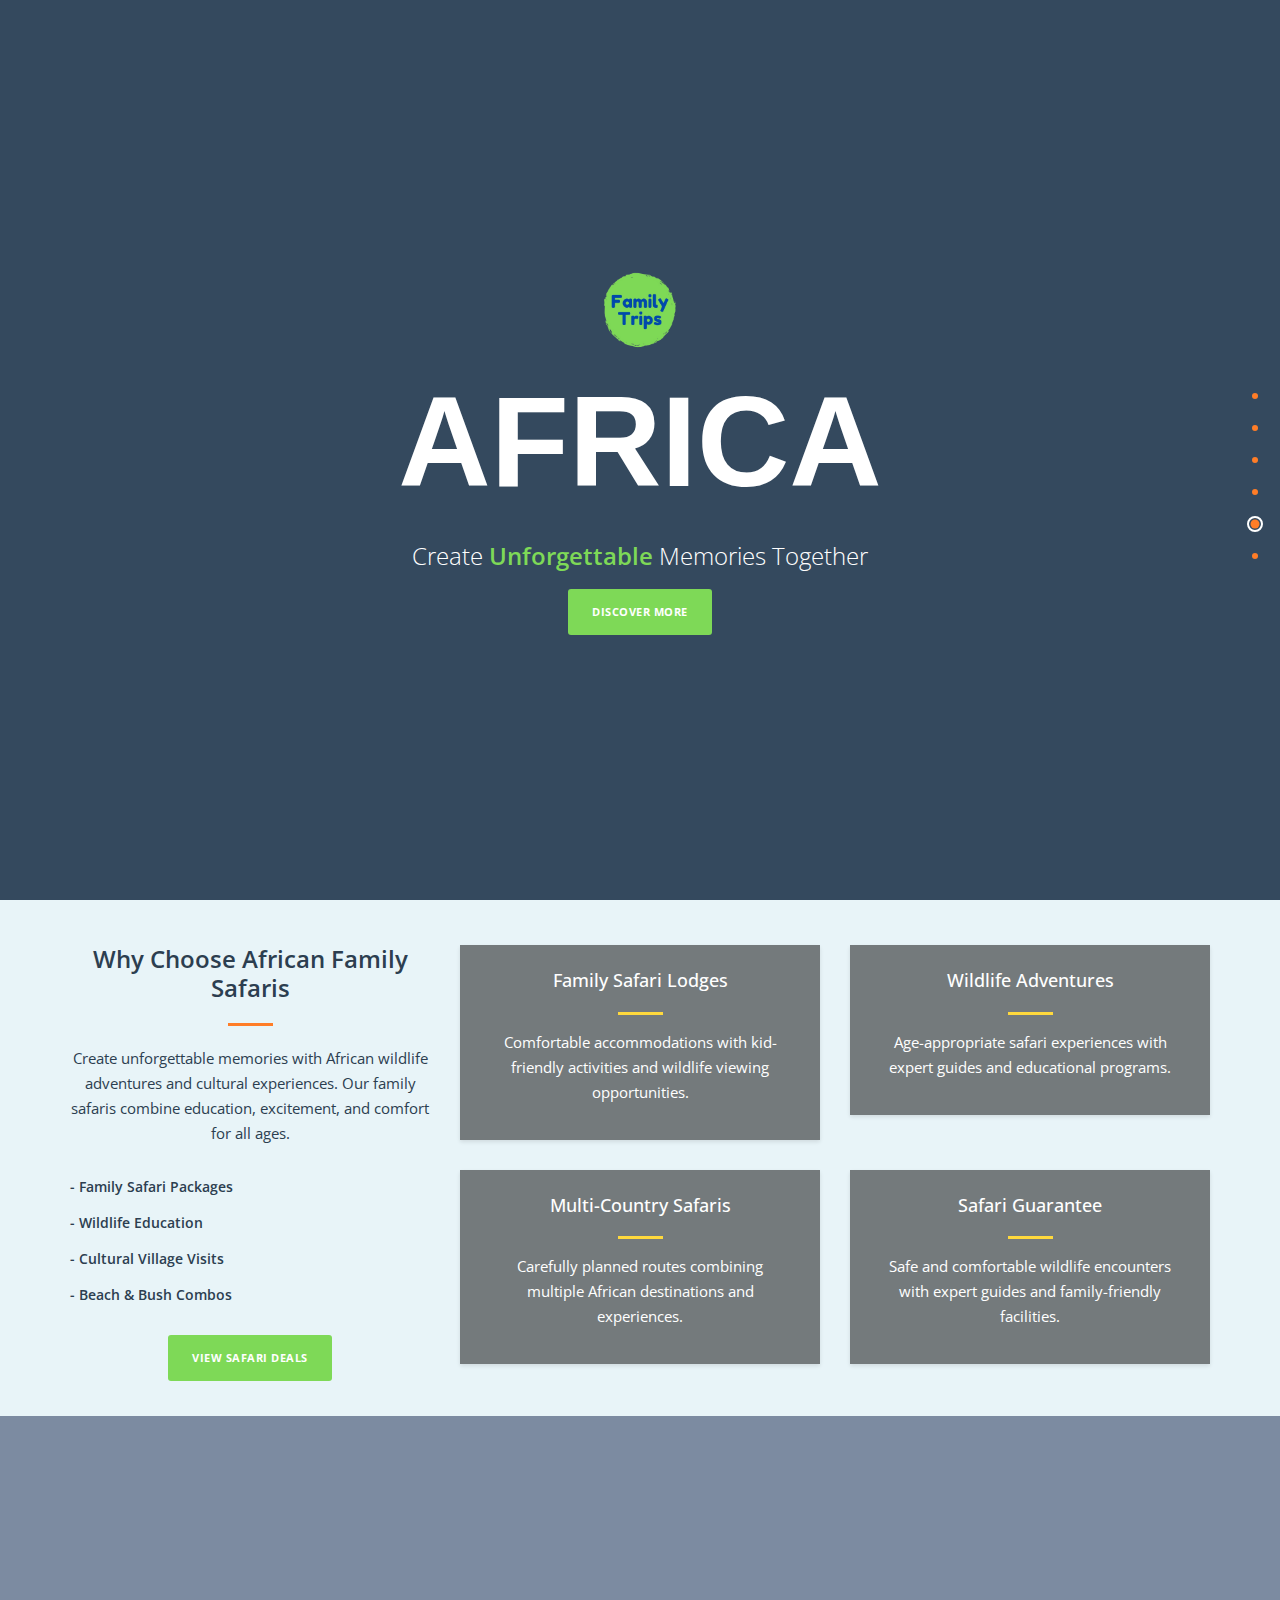
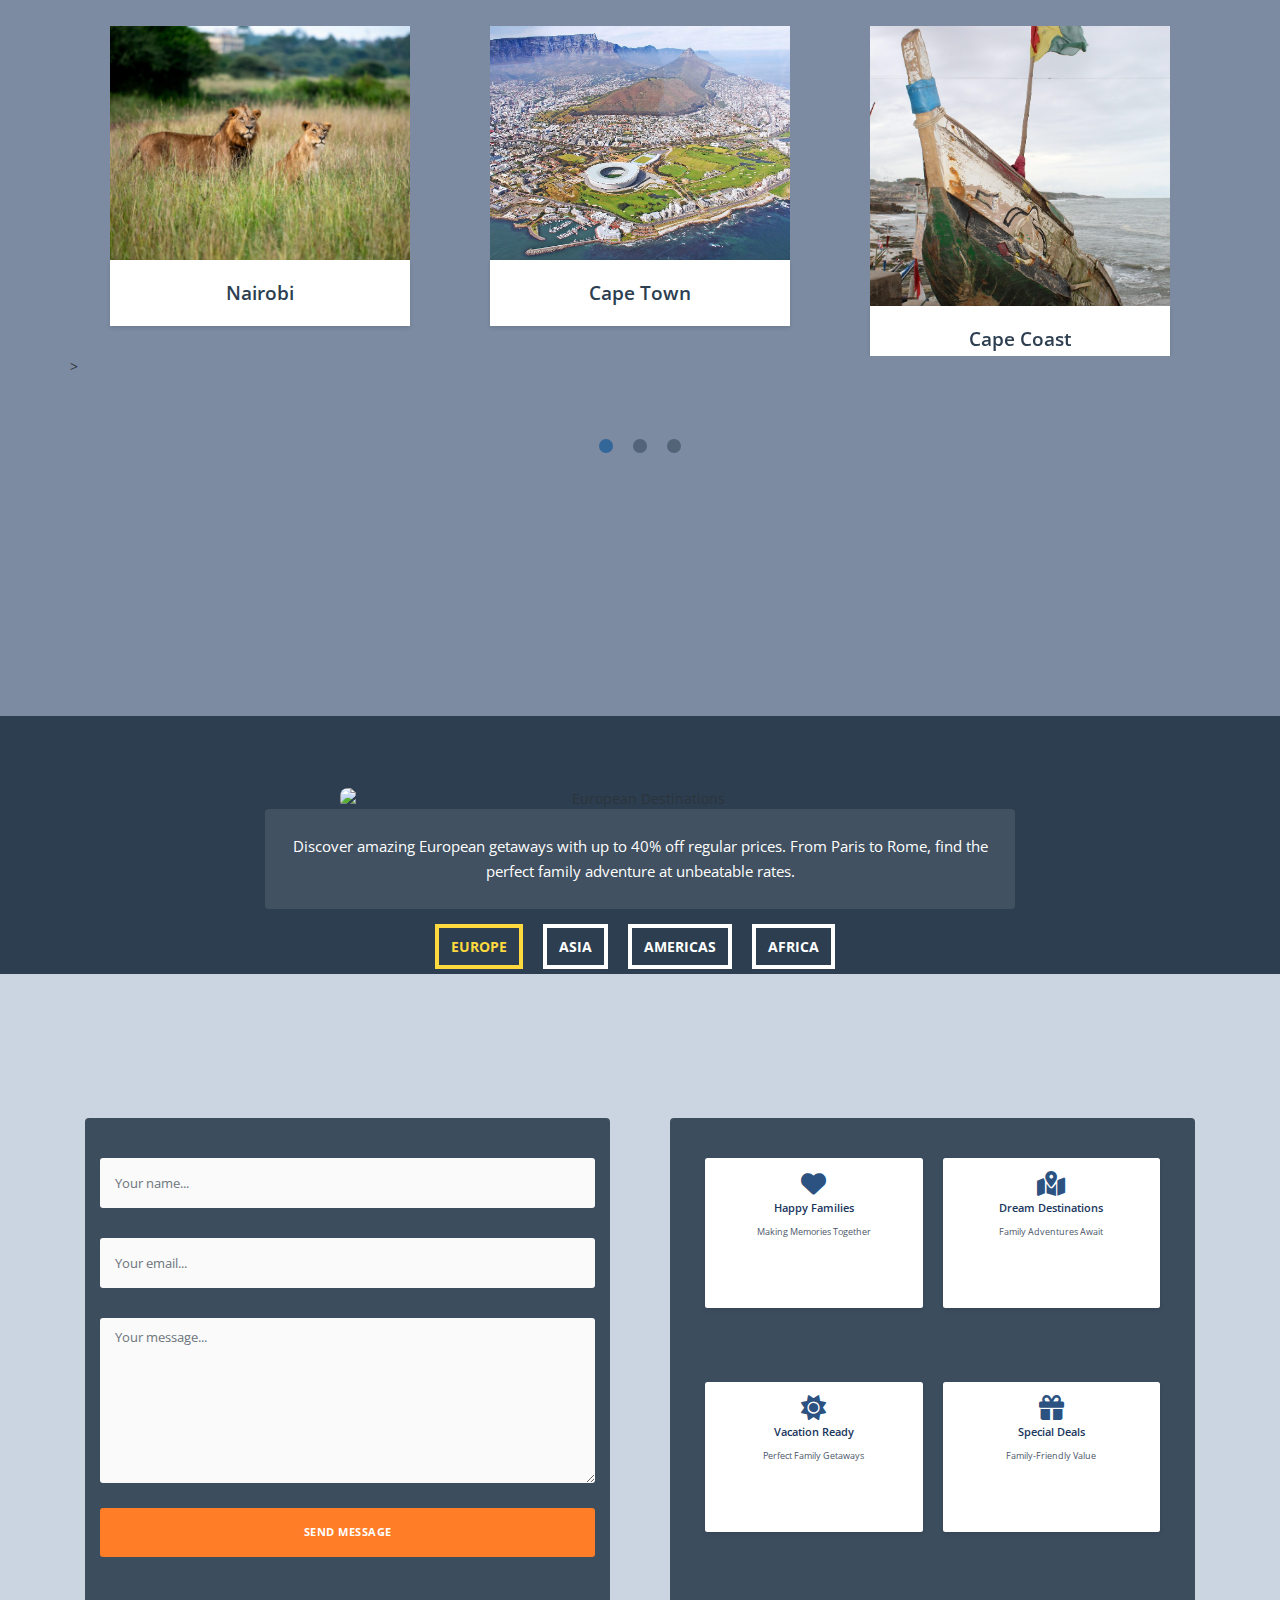
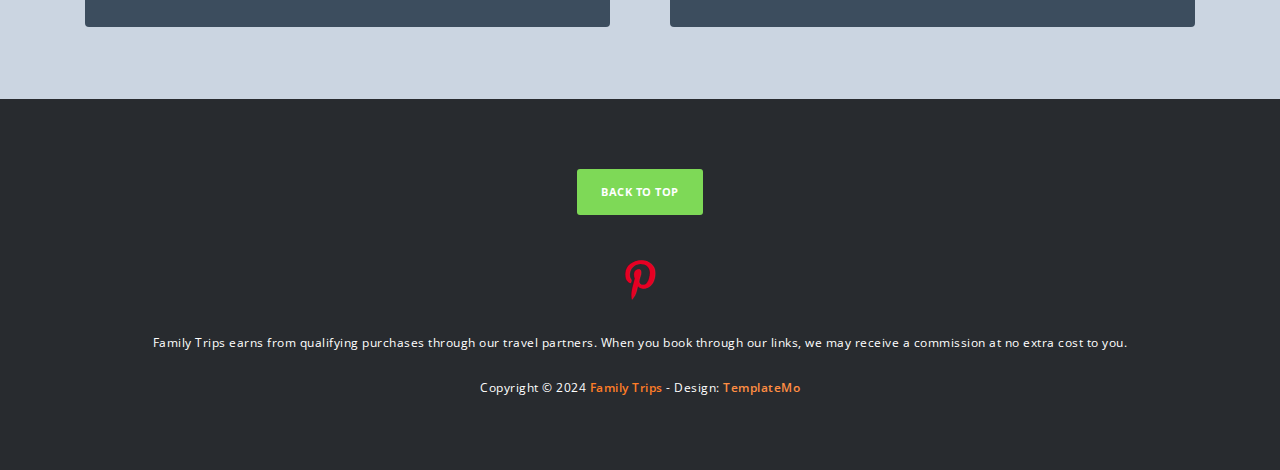
==== africa.html @ 0e100e0a "Update africa.html" ====
<!DOCTYPE html>
<html>
  <head>
    <meta charset="utf-8" />
    <meta http-equiv="X-UA-Compatible" content="IE=edge,chrome=1" />
    <title>Family Trips</title>
    <meta name="description" content="" />
    <meta name="viewport" content="width=device-width, initial-scale=1" />

    <!-- Favicon Configuration -->
    <link rel="icon" type="image/png" sizes="32x32" href="/my-favicon/favicon-32x32.png" />
    <link rel="icon" type="image/png" sizes="16x16" href="/my-favicon/favicon-16x16.png" />
    <link rel="icon" type="image/png" sizes="96x96" href="/my-favicon/favicon-96x96.png" />
    <link rel="icon" type="image/svg+xml" href="/my-favicon/favicon.svg" />
    <link rel="shortcut icon" href="/my-favicon/favicon.ico" />
    <link rel="apple-touch-icon" sizes="180x180" href="/my-favicon/apple-touch-icon.png" />
    <link rel="manifest" href="/my-favicon/site.webmanifest" />

    <link rel="apple-touch-icon" href="apple-touch-icon.png" />
    
<!-- CSS Files -->
<link rel="stylesheet" href="css/bootstrap.min.css" />
<link rel="stylesheet" href="css/fontAwesome.css" />
<link rel="stylesheet" href="css/hero-slider.css" />
<link rel="stylesheet" href="css/owl-carousel.css" />
<link rel="stylesheet" href="https://cdnjs.cloudflare.com/ajax/libs/OwlCarousel2/2.3.4/assets/owl.carousel.min.css">
<link rel="stylesheet" href="https://cdnjs.cloudflare.com/ajax/libs/lightbox2/2.11.3/css/lightbox.min.css">
<link rel="stylesheet" href="css/templatemo-main.css" />

<link href="https://fonts.googleapis.com/css?family=Open+Sans:300,400,600,700,800" rel="stylesheet" />
<link rel="stylesheet" href="https://cdnjs.cloudflare.com/ajax/libs/font-awesome/6.0.0/css/all.min.css" />



<!-- Scripts -->
<script src="js/vendor/jquery.min.js"></script>
<script src="js/vendor/bootstrap.min.js"></script>
<script src="js/vendor/modernizr-2.8.3-respond-1.4.2.min.js"></script>
<script src="https://cdnjs.cloudflare.com/ajax/libs/OwlCarousel2/2.3.4/owl.carousel.min.js"></script>
<script src="js/main.js"></script>

</head>

  <!--
Vanilla Template
https://templatemo.com/tm-526-vanilla
-->
  <body>
    <div class="fixed-side-navbar">
      <ul class="nav flex-column">
        <li class="nav-item">
          <a class="nav-link" href="index.html"><span>Home</span></a>
        </li>
        <li class="nav-item">
          <a class="nav-link" href="europe.html"><span>Europe</span></a>
        </li>
        <li class="nav-item">
          <a class="nav-link" href="asia.html"><span>Asia</span></a>
        </li>
        <li class="nav-item">
          <a class="nav-link" href="americas.html"><span>Americas</span></a>
        </li>
        <li class="nav-item">
          <a class="nav-link" href="africa.html"><span>Africa</span></a>
        </li>
        <li class="nav-item">
          <a class="nav-link" href="essentials.html"><span>Essentials</span></a>
        </li>
      </ul>
    </div>

    <div class="parallax-content baner-content" id="home">
      <div class="container">
        <div class="first-content">
          <img
            src="img2/family-deals.png"
            alt="Family Trips Logo"
            class="hero-logo"
          />
          <h1>Africa</h1>
          <span>Create <em>Unforgettable</em> Memories Together</span>
          <div class="primary-button">
            <a href="#services">Discover More</a>
          </div>
        </div>
      </div>
    </div>

    <!-- AFRICA -->
    <div class="service-content" id="services">
      <div class="container">
        <div class="row">
          <div class="col-md-4">
            <div class="left-text">
              <h4>Why Choose African Family Safaris</h4>
              <div class="line-dec"></div>
              <p>
                Create unforgettable memories with African wildlife adventures
                and cultural experiences. Our family safaris combine education,
                excitement, and comfort for all ages.
              </p>
              <ul>
                <li>- Family Safari Packages</li>
                <li>- Wildlife Education</li>
                <li>- Cultural Village Visits</li>
                <li>- Beach & Bush Combos</li>
              </ul>
              <div class="primary-button">
                <a href="#deals">View Safari Deals</a>
              </div>
            </div>
          </div>
          <div class="col-md-8">
            <div class="row">
              <div class="col-md-6">
                <div class="service-item">
                  <h4>Family Safari Lodges</h4>
                  <div class="line-dec"></div>
                  <p>
                    Comfortable accommodations with kid-friendly activities and
                    wildlife viewing opportunities.
                  </p>
                </div>
              </div>
              <div class="col-md-6">
                <div class="service-item">
                  <h4>Wildlife Adventures</h4>
                  <div class="line-dec"></div>
                  <p>
                    Age-appropriate safari experiences with expert guides and
                    educational programs.
                  </p>
                </div>
              </div>
              <div class="col-md-6">
                <div class="service-item">
                  <h4>Multi-Country Safaris</h4>
                  <div class="line-dec"></div>
                  <p>
                    Carefully planned routes combining multiple African
                    destinations and experiences.
                  </p>
                </div>
              </div>
              <div class="col-md-6">
                <div class="service-item">
                  <h4>Safari Guarantee</h4>
                  <div class="line-dec"></div>
                  <p>
                    Safe and comfortable wildlife encounters with expert guides
                    and family-friendly facilities.
                  </p>
                </div>
              </div>
            </div>
          </div>
        </div>
      </div>
    </div>

    <div class="parallax-content projects-content" id="deals">
      <div class="container">
        <div class="row">
          <div class="col-md-12">
            <div id="owl-testimonials" class="owl-carousel owl-theme">
              <div class="item">
                <div
                  class="testimonials-item"
                  onclick="window.open('https://tinyurl.com/47h5r2c6', '_blank');"
                  style="cursor: pointer"
                >
                  <img src="img2/nairobi.jpg" alt="Nairobi" />
                  <div class="text-content">
                    <h4>Nairobi</h4>
                  </div>
                </div>
              </div>

              <div class="item">
                <div
                  class="testimonials-item"
                  onclick="window.open('https://tinyurl.com/46jcdee9', '_blank');"
                  style="cursor: pointer"
                >
                  <img src="img2/cape-town.jpg" alt="Cape Town" />
                  <div class="text-content">
                    <h4>Cape Town</h4>
                  </div>
                </div>
              </div>

              <div class="item">
                <div
                  class="testimonials-item"
                  onclick="window.open('https://tinyurl.com/4y9488je', '_blank');"
                  style="cursor: pointer"
                >
                  <img src="img1/cape-coast.jpg" alt="Cape Coast" />
                  <div class="text-content">
                    <h4>Cape Coast</h4>
                  </div>
                </div>
              </div>

              <div class="item">
                <div
                  class="testimonials-item"
                  onclick="window.open('https://tinyurl.com/4dmdc3mr', '_blank');"
                  style="cursor: pointer"
                >
                  <img src="img2/marrakech.jpg" alt="Marrakech" />
                  <div class="text-content">
                    <h4>Marrakech</h4>
                  </div>
                </div>
              </div>

              <div class="item">
                <div
                  class="testimonials-item"
                  onclick="window.open('https://tinyurl.com/kwnp7j9c', '_blank');"
                  style="cursor: pointer"
                >
                  <img src="img3/victoria-falls.jpg" alt="Victoria Falls" />
                  <div class="text-content">
                    <h4>Victoria Falls</h4>
                  </div>
                </div>
              </div>

              <div class="item">
                <div
                  class="testimonials-item"
                  onclick="window.open('https://tinyurl.com/6r9azwkz', '_blank');"
                  style="cursor: pointer"
                >
                  <img src="img1/cairo.jpg" alt="Cairo" />
                  <div class="text-content">
                    <h4>Cairo</h4>
                  </div>
                </div>
              </div>

              <div class="item">
                <div
                  class="testimonials-item"
                  onclick="window.open('https://tinyurl.com/mrxutbur', '_blank');"
                  style="cursor: pointer"
                >
                  <img src="img2/goree-island.jpg" alt="Gorée Island" />
                  <div class="text-content">
                    <h4>Gorée Island</h4>
                  </div>
                </div>
              </div>

              <div class="item">
                <div
                  class="testimonials-item"
                  onclick="window.open('https://tinyurl.com/bdtrwt8p', '_blank');"
                  style="cursor: pointer"
                >
                  <img src="img3/zanzibar.jpg" alt="Zanzibar" />
                  <div class="text-content">
                    <h4>Zanzibar</h4>
                  </div>
                </div>
              </div>

              <div class="item">
                <div
                  class="testimonials-item"
                  onclick="window.open('https://tinyurl.com/9cu8k4xf', '_blank');"
                  style="cursor: pointer"
                >
                  <img src="img3/ethiopia.jpg" alt="Ethiopia" />
                  <div class="text-content">
                    <h4>Ethiopia</h4>
                  </div>
                </div>
              </div>
              >
            </div>
          </div>
        </div>
      </div>
    </div>

    <div class="tabs-content" id="destinations">
      <div class="container">
        <div class="row">
          <div class="col-md-8 mx-auto">
            <div class="wrapper">
              <section id="first-tab-group" class="tabgroup">
                <div id="tab1">
                  <img
                    src="img2/Europe-collage.png"
                    alt="European Destinations"
                  />
                  <p>
                    Discover amazing European getaways with up to 40% off
                    regular prices. From Paris to Rome, find the perfect family
                    adventure at unbeatable rates.
                  </p>
                </div>
                <div id="tab3">
                  <img
                    src="img2/Asia-collage.png"
                    alt="Asian Destinations"
                  />
                  <p>
                    Explore the wonders of Asia with special family packages.
                    From Thailand's beaches to Japan's culture, find incredible
                    deals for your next adventure.
                  </p>
                </div>
                <div id="tab4">
                  <img
                    src="img1/Americas-collage.png"
                    alt="Americas Destinations"
                  />
                  <p>
                    Discover the Americas' best family destinations. Theme
                    parks, natural wonders, and city adventures at exclusive
                    rates.
                  </p>
                </div>
                <div id="tab5">
                  <img
                    src="img1/Africa-collage.png"
                    alt="African Destinations"
                  />
                  <p>
                    Experience the magic of Africa with exclusive safari and
                    cultural packages. From the pyramids of Egypt to the
                    wildlife of the Serengeti, create unforgettable family
                    memories at incredible rates.
                  </p>
                </div>
              </section>
              <ul class="tabs clearfix" data-tabgroup="first-tab-group">
                <li><a href="#tab1" class="active">Europe</a></li>
                <li><a href="#tab3">Asia</a></li>
                <li><a href="#tab4">Americas</a></li>
                <li><a href="#tab5">Africa</a></li>
              </ul>
            </div>
          </div>
        </div>
      </div>
    </div>

    <section id="contact-us">
      <div class="contact-content">
        <div class="container">
          <div class="row">
            <div class="col-md-6">
              <div class="contact-form">
                <div class="row">
                  <form id="contact" action="" method="post">
                    <div class="row">
                      <div class="col-md-12">
                        <fieldset>
                          <input
                            name="name"
                            type="text"
                            class="form-control"
                            id="name"
                            placeholder="Your name..."
                            required=""
                          />
                        </fieldset>
                      </div>
                      <div class="col-md-12">
                        <fieldset>
                          <input
                            name="email"
                            type="email"
                            class="form-control"
                            id="email"
                            placeholder="Your email..."
                            required=""
                          />
                        </fieldset>
                      </div>
                      <div class="col-md-12">
                        <fieldset>
                          <textarea
                            name="message"
                            rows="6"
                            class="form-control"
                            id="message"
                            placeholder="Your message..."
                            required=""
                          ></textarea>
                        </fieldset>
                      </div>
                      <div class="col-md-12">
                        <fieldset>
                          <button type="submit" id="form-submit" class="btn">
                            Send Message
                          </button>
                        </fieldset>
                      </div>
                    </div>
                  </form>
                </div>
              </div>
            </div>
            <div class="col-md-6">
              <div class="cards-container">
                <div class="row g-3">
                  <div class="col-6">
                    <div class="card text-center">
                      <div class="card-body">
                        <i class="fas fa-heart mb-2"></i>
                        <h5 class="card-title">Happy Families</h5>
                        <p class="card-text">Making Memories Together</p>
                      </div>
                    </div>
                  </div>
                  <div class="col-6">
                    <div class="card text-center">
                      <div class="card-body">
                        <i class="fas fa-map-marked-alt mb-2"></i>
                        <h5 class="card-title">Dream Destinations</h5>
                        <p class="card-text">Family Adventures Await</p>
                      </div>
                    </div>
                  </div>
                  <div class="col-6">
                    <div class="card text-center">
                      <div class="card-body">
                        <i class="fas fa-sun mb-2"></i>
                        <h5 class="card-title">Vacation Ready</h5>
                        <p class="card-text">Perfect Family Getaways</p>
                      </div>
                    </div>
                  </div>
                  <div class="col-6">
                    <div class="card text-center">
                      <div class="card-body">
                        <i class="fas fa-gift mb-2"></i>
                        <h5 class="card-title">Special Deals</h5>
                        <p class="card-text">Family-Friendly Value</p>
                      </div>
                    </div>
                  </div>
                </div>
              </div>
            </div>
          </div>
        </div>
      </div>
    </section>

    <footer>
      <div class="container">
        <div class="row">
          <div class="col-md-12">
            <div class="primary-button">
              <a href="#home">Back To Top</a>
            </div>
            <ul>
              <li>
                <a href="#"><i class="fab fa-pinterest-p"></i></a>
              </li>
            </ul>

            <div class="disclosure">
              <p>
                Family Trips earns from qualifying purchases through our travel
                partners. When you book through our links, we may receive a
                commission at no extra cost to you.
              </p>
            </div>
            <p>
              Copyright &copy; 2024
              <span class="brand-name">Family Trips</span> - Design:
              <a rel="nofollow noopener" href="https://templatemo.com"
                ><em>TemplateMo</em></a
              >
            </p>
          </div>
        </div>
      </div>
    </footer>

<!-- Scripts in correct order -->
<script src="js/vendor/jquery-1.11.2.min.js"></script>
<script src="js/vendor/bootstrap.min.js"></script>
<script src="js/vendor/jquery/modernizr-2.8.3-respond-1.4.2.min.js"></script>
<script src="https://cdnjs.cloudflare.com/ajax/libs/OwlCarousel2/2.3.4/owl.carousel.min.js"></script>
<script src="js/plugins.js"></script>
<script src="js/main.js"></script>







<script>
function openCity(cityName) {
    var i;
    var x = document.getElementsByClassName("city");
    for (i = 0; i < x.length; i++) {
        x[i].style.display = "none";
    }
    document.getElementById(cityName).style.display = "block";
}
</script>

<script>
$(document).ready(function () {
    $(".fixed-side-navbar a, .primary-button a").on("click", function (event) {
        if (this.hash !== "") {
            event.preventDefault();
            var hash = this.hash;
            $("html, body").animate(
                {
                    scrollTop: $(hash).offset().top,
                },
                800,
                function () {
                    window.location.hash = hash;
                }
            );
        }
    });
});
</script>

  </body>
</html>
---- css/hero-slider.css ----
/* -------------------------------- 

Primary style

-------------------------------- */
*, *::after, *::before {
  -webkit-box-sizing: border-box;
  -moz-box-sizing: border-box;
  box-sizing: border-box;
}

html {
  font-size: 62.5%;
}

body {
  font-family: "Open Sans", sans-serif;
  color: #2c343b;
  background-color: #f2f2f2;
}

a {
  color: #d44457;
  text-decoration: none;
}

img {
  max-width: 100%;
}

/* -------------------------------- 

Main Components 

-------------------------------- */
.cd-header {
  position: absolute;
  z-index: 2;
  top: 0;
  left: 0;
  width: 100%;
  height: 50px;
  background-color: #21272c;
  -webkit-font-smoothing: antialiased;
  -moz-osx-font-smoothing: grayscale;
}
@media only screen and (min-width: 768px) {
  .cd-header {
    height: 70px;
    background-color: transparent;
  }
}

#cd-logo {
  float: left;
  margin: 13px 0 0 5%;
}
#cd-logo img {
  display: block;
}
@media only screen and (min-width: 768px) {
  #cd-logo {
    margin: 23px 0 0 5%;
  }
}

.cd-primary-nav {
  /* mobile first - navigation hidden by default, triggered by tap/click on navigation icon */
  float: right;
  margin-right: 5%;
  width: 44px;
  height: 100%;
}
.cd-primary-nav ul {
  position: absolute;
  top: 0;
  left: 0;
  width: 100%;
  -webkit-transform: translateY(-100%);
  -moz-transform: translateY(-100%);
  -ms-transform: translateY(-100%);
  -o-transform: translateY(-100%);
  transform: translateY(-100%);
}
.cd-primary-nav ul.is-visible {
  box-shadow: 0 3px 8px rgba(0, 0, 0, 0.2);
  -webkit-transform: translateY(50px);
  -moz-transform: translateY(50px);
  -ms-transform: translateY(50px);
  -o-transform: translateY(50px);
  transform: translateY(50px);
}
.cd-primary-nav a {
  display: block;
  height: 50px;
  line-height: 50px;
  padding-left: 5%;
  background: #21272c;
  border-top: 1px solid #333c44;
  color: #ffffff;
}
@media only screen and (min-width: 768px) {
  .cd-primary-nav {
    /* reset navigation values */
    width: auto;
    height: auto;
    background: none;
  }
  .cd-primary-nav ul {
    position: static;
    width: auto;
    -webkit-transform: translateY(0);
    -moz-transform: translateY(0);
    -ms-transform: translateY(0);
    -o-transform: translateY(0);
    transform: translateY(0);
    line-height: 70px;
  }
  .cd-primary-nav ul.is-visible {
    -webkit-transform: translateY(0);
    -moz-transform: translateY(0);
    -ms-transform: translateY(0);
    -o-transform: translateY(0);
    transform: translateY(0);
  }
  .cd-primary-nav li {
    display: inline-block;
    margin-left: 1em;
  }
  .cd-primary-nav a {
    display: inline-block;
    height: auto;
    font-weight: 600;
    line-height: normal;
    background: transparent;
    padding: .6em 1em;
    border-top: none;
  }
}

/* -------------------------------- 

Slider

-------------------------------- */
.cd-hero {
  position: relative;
  -webkit-font-smoothing: antialiased;
  -moz-osx-font-smoothing: grayscale;
}

.cd-hero-slider {
  position: relative;
  height: 360px;
  overflow: hidden;
}
.cd-hero-slider li {
  position: absolute;
  top: 0;
  left: 0;
  width: 100%;
  height: 100%;
  -webkit-transform: translateX(100%);
  -moz-transform: translateX(100%);
  -ms-transform: translateX(100%);
  -o-transform: translateX(100%);
  transform: translateX(100%);
}
.cd-hero-slider li.selected {
  /* this is the visible slide */
  position: relative;
  -webkit-transform: translateX(0);
  -moz-transform: translateX(0);
  -ms-transform: translateX(0);
  -o-transform: translateX(0);
  transform: translateX(0);
}
.cd-hero-slider li.move-left {
  /* slide hidden on the left */
  -webkit-transform: translateX(-100%);
  -moz-transform: translateX(-100%);
  -ms-transform: translateX(-100%);
  -o-transform: translateX(-100%);
  transform: translateX(-100%);
}
.cd-hero-slider li.is-moving, .cd-hero-slider li.selected {
  /* the is-moving class is assigned to the slide which is moving outside the viewport */
  -webkit-transition: -webkit-transform 0.5s;
  -moz-transition: -moz-transform 0.5s;
  transition: transform 0.5s;
}
@media only screen and (min-width: 768px) {
  .cd-hero-slider {
    height: 500px;
  }
}
@media only screen and (min-width: 1170px) {
  .cd-hero-slider {
    height: 680px;
  }
}

/* -------------------------------- 

Single slide style

-------------------------------- */
.cd-hero-slider li {
  background-position: center center;
  background-size: cover;
  background-repeat: no-repeat;
}
.cd-hero-slider li:first-of-type {
  background-image: url(../img/slide_01.jpg);
}
.cd-hero-slider li:nth-of-type(2) {
  background-image: url(../img/slide_02.jpg);
}
.cd-hero-slider li:nth-of-type(3) {
  background-image: url(../img/slide_03.jpg);
}
.cd-hero-slider .cd-full-width,
.cd-hero-slider .cd-half-width {
  position: absolute;
  width: 100%;
  height: 100%;
  z-index: 1;
  left: 0;
  top: 0;
  /* this padding is used to align the text */
  padding-top: 80px;
  text-align: center;
  /* Force Hardware Acceleration in WebKit */
  -webkit-backface-visibility: hidden;
  backface-visibility: hidden;
  -webkit-transform: translateZ(0);
  -moz-transform: translateZ(0);
  -ms-transform: translateZ(0);
  -o-transform: translateZ(0);
  transform: translateZ(0);
}
.cd-hero-slider .cd-img-container {
  /* hide image on mobile device */
  display: none;
}
.cd-hero-slider .cd-img-container img {
  position: absolute;
  left: 50%;
  top: 50%;
  bottom: auto;
  right: auto;
  -webkit-transform: translateX(-50%) translateY(-50%);
  -moz-transform: translateX(-50%) translateY(-50%);
  -ms-transform: translateX(-50%) translateY(-50%);
  -o-transform: translateX(-50%) translateY(-50%);
  transform: translateX(-50%) translateY(-50%);
}
.cd-hero-slider .cd-bg-video-wrapper {
  /* hide video on mobile device */
  display: none;
  position: absolute;
  top: 0;
  left: 0;
  width: 100%;
  height: 100%;
  overflow: hidden;
}
.cd-hero-slider .cd-bg-video-wrapper video {
  /* you won't see this element in the html, but it will be injected using js */
  display: block;
  min-height: 100%;
  min-width: 100%;
  max-width: none;
  height: auto;
  width: auto;
  position: absolute;
  left: 50%;
  top: 50%;
  bottom: auto;
  right: auto;
  -webkit-transform: translateX(-50%) translateY(-50%);
  -moz-transform: translateX(-50%) translateY(-50%);
  -ms-transform: translateX(-50%) translateY(-50%);
  -o-transform: translateX(-50%) translateY(-50%);
  transform: translateX(-50%) translateY(-50%);
}
.cd-hero-slider h2, .cd-hero-slider p {
  text-shadow: 0 1px 3px rgba(0, 0, 0, 0.1);
  line-height: 1.2;
  margin: 0 auto 14px;
  color: #ffffff;
  width: 90%;
  max-width: 400px;
}
.cd-hero-slider h2 {
  font-size: 2.4rem;
}
.cd-hero-slider p {
  font-size: 1.4rem;
  line-height: 1.4;
}
.cd-hero-slider .cd-btn {
  display: inline-block;
  padding: 1.2em 1.4em;
  margin-top: .8em;
  background-color: rgba(212, 68, 87, 0.9);
  font-size: 1.3rem;
  font-weight: 700;
  letter-spacing: 1px;
  color: #ffffff;
  text-transform: uppercase;
  box-shadow: 0 3px 6px rgba(0, 0, 0, 0.1);
  -webkit-transition: background-color 0.2s;
  -moz-transition: background-color 0.2s;
  transition: background-color 0.2s;
}
.cd-hero-slider .cd-btn.secondary {
  background-color: rgba(22, 26, 30, 0.8);
}
.cd-hero-slider .cd-btn:nth-of-type(2) {
  margin-left: 1em;
}
.no-touch .cd-hero-slider .cd-btn:hover {
  background-color: #d44457;
}
.no-touch .cd-hero-slider .cd-btn.secondary:hover {
  background-color: #161a1e;
}
@media only screen and (min-width: 768px) {
  .cd-hero-slider .cd-full-width,
  .cd-hero-slider .cd-half-width {
    padding-top: 150px;
  }
  .cd-hero-slider .cd-bg-video-wrapper {
    display: block;
  }
  .cd-hero-slider .cd-half-width {
    width: 45%;
  }
  .cd-hero-slider .cd-half-width:first-of-type {
    left: 5%;
  }
  .cd-hero-slider .cd-half-width:nth-of-type(2) {
    right: 5%;
    left: auto;
  }
  .cd-hero-slider .cd-img-container {
    display: block;
  }
  .cd-hero-slider h2, .cd-hero-slider p {
    max-width: 520px;
  }
  .cd-hero-slider h2 {
    font-size: 2.4em;
    font-weight: 300;
  }
  .cd-hero-slider .cd-btn {
    font-size: 1.4rem;
  }
}
@media only screen and (min-width: 1170px) {
  .cd-hero-slider .cd-full-width,
  .cd-hero-slider .cd-half-width {
    padding-top: 250px;
  }
  .cd-hero-slider h2, .cd-hero-slider p {
    margin-bottom: 20px;
  }
  .cd-hero-slider h2 {
    font-size: 3.2em;
  }
  .cd-hero-slider p {
    font-size: 1.6rem;
  }
}

/* -------------------------------- 

Single slide animation

-------------------------------- */
@media only screen and (min-width: 768px) {
  .cd-hero-slider .cd-half-width {
    opacity: 0;
    -webkit-transform: translateX(40px);
    -moz-transform: translateX(40px);
    -ms-transform: translateX(40px);
    -o-transform: translateX(40px);
    transform: translateX(40px);
  }
  .cd-hero-slider .move-left .cd-half-width {
    -webkit-transform: translateX(-40px);
    -moz-transform: translateX(-40px);
    -ms-transform: translateX(-40px);
    -o-transform: translateX(-40px);
    transform: translateX(-40px);
  }
  .cd-hero-slider .selected .cd-half-width {
    /* this is the visible slide */
    opacity: 1;
    -webkit-transform: translateX(0);
    -moz-transform: translateX(0);
    -ms-transform: translateX(0);
    -o-transform: translateX(0);
    transform: translateX(0);
  }
  .cd-hero-slider .is-moving .cd-half-width {
    /* this is the slide moving outside the viewport 
    wait for the end of the transition on the <li> parent before set opacity to 0 and translate to 40px/-40px */
    -webkit-transition: opacity 0s 0.5s, -webkit-transform 0s 0.5s;
    -moz-transition: opacity 0s 0.5s, -moz-transform 0s 0.5s;
    transition: opacity 0s 0.5s, transform 0s 0.5s;
  }
  .cd-hero-slider li.selected.from-left .cd-half-width:nth-of-type(2),
  .cd-hero-slider li.selected.from-right .cd-half-width:first-of-type {
    /* this is the selected slide - different animation if it's entering from left or right */
    -webkit-transition: opacity 0.4s 0.2s, -webkit-transform 0.5s 0.2s;
    -moz-transition: opacity 0.4s 0.2s, -moz-transform 0.5s 0.2s;
    transition: opacity 0.4s 0.2s, transform 0.5s 0.2s;
  }
  .cd-hero-slider li.selected.from-left .cd-half-width:first-of-type,
  .cd-hero-slider li.selected.from-right .cd-half-width:nth-of-type(2) {
    /* this is the selected slide - different animation if it's entering from left or right */
    -webkit-transition: opacity 0.4s 0.4s, -webkit-transform 0.5s 0.4s;
    -moz-transition: opacity 0.4s 0.4s, -moz-transform 0.5s 0.4s;
    transition: opacity 0.4s 0.4s, transform 0.5s 0.4s;
  }
  .cd-hero-slider .cd-full-width h2,
  .cd-hero-slider .cd-full-width p,
  .cd-hero-slider .cd-full-width .cd-btn {
    opacity: 0;
    -webkit-transform: translateX(100px);
    -moz-transform: translateX(100px);
    -ms-transform: translateX(100px);
    -o-transform: translateX(100px);
    transform: translateX(100px);
  }
  .cd-hero-slider .move-left .cd-full-width h2,
  .cd-hero-slider .move-left .cd-full-width p,
  .cd-hero-slider .move-left .cd-full-width .cd-btn {
    opacity: 0;
    -webkit-transform: translateX(-100px);
    -moz-transform: translateX(-100px);
    -ms-transform: translateX(-100px);
    -o-transform: translateX(-100px);
    transform: translateX(-100px);
  }
  .cd-hero-slider .selected .cd-full-width h2,
  .cd-hero-slider .selected .cd-full-width p,
  .cd-hero-slider .selected .cd-full-width .cd-btn {
    /* this is the visible slide */
    opacity: 1;
    -webkit-transform: translateX(0);
    -moz-transform: translateX(0);
    -ms-transform: translateX(0);
    -o-transform: translateX(0);
    transform: translateX(0);
  }
  .cd-hero-slider li.is-moving .cd-full-width h2,
  .cd-hero-slider li.is-moving .cd-full-width p,
  .cd-hero-slider li.is-moving .cd-full-width .cd-btn {
    /* this is the slide moving outside the viewport 
    wait for the end of the transition on the li parent before set opacity to 0 and translate to 100px/-100px */
    -webkit-transition: opacity 0s 0.5s, -webkit-transform 0s 0.5s;
    -moz-transition: opacity 0s 0.5s, -moz-transform 0s 0.5s;
    transition: opacity 0s 0.5s, transform 0s 0.5s;
  }
  .cd-hero-slider li.selected h2 {
    -webkit-transition: opacity 0.4s 0.2s, -webkit-transform 0.5s 0.2s;
    -moz-transition: opacity 0.4s 0.2s, -moz-transform 0.5s 0.2s;
    transition: opacity 0.4s 0.2s, transform 0.5s 0.2s;
  }
  .cd-hero-slider li.selected p {
    -webkit-transition: opacity 0.4s 0.3s, -webkit-transform 0.5s 0.3s;
    -moz-transition: opacity 0.4s 0.3s, -moz-transform 0.5s 0.3s;
    transition: opacity 0.4s 0.3s, transform 0.5s 0.3s;
  }
  .cd-hero-slider li.selected .cd-btn {
    -webkit-transition: opacity 0.4s 0.4s, -webkit-transform 0.5s 0.4s, background-color 0.2s 0s;
    -moz-transition: opacity 0.4s 0.4s, -moz-transform 0.5s 0.4s, background-color 0.2s 0s;
    transition: opacity 0.4s 0.4s, transform 0.5s 0.4s, background-color 0.2s 0s;
  }
}
/* -------------------------------- 

Slider navigation

-------------------------------- */
.cd-slider-nav {
  display: none;
  position: absolute;
  width: 100%;
  bottom: 0;
  z-index: 2;
  text-align: center;
  height: 55px;
  background-color: rgba(0, 1, 1, 0.5);
}
.cd-slider-nav nav, .cd-slider-nav ul, .cd-slider-nav li, .cd-slider-nav a {
  height: 100%;
}
.cd-slider-nav nav {
  display: inline-block;
  position: relative;
}
.cd-slider-nav .cd-marker {
  position: absolute;
  bottom: 0;
  left: 0;
  width: 60px;
  height: 100%;
  color: #d44457;
  background-color: #ffffff;
  box-shadow: inset 0 2px 0 currentColor;
  -webkit-transition: -webkit-transform 0.2s, box-shadow 0.2s;
  -moz-transition: -moz-transform 0.2s, box-shadow 0.2s;
  transition: transform 0.2s, box-shadow 0.2s;
}
.cd-slider-nav .cd-marker.item-2 {
  -webkit-transform: translateX(100%);
  -moz-transform: translateX(100%);
  -ms-transform: translateX(100%);
  -o-transform: translateX(100%);
  transform: translateX(100%);
}
.cd-slider-nav .cd-marker.item-3 {
  -webkit-transform: translateX(200%);
  -moz-transform: translateX(200%);
  -ms-transform: translateX(200%);
  -o-transform: translateX(200%);
  transform: translateX(200%);
}
.cd-slider-nav .cd-marker.item-4 {
  -webkit-transform: translateX(300%);
  -moz-transform: translateX(300%);
  -ms-transform: translateX(300%);
  -o-transform: translateX(300%);
  transform: translateX(300%);
}
.cd-slider-nav .cd-marker.item-5 {
  -webkit-transform: translateX(400%);
  -moz-transform: translateX(400%);
  -ms-transform: translateX(400%);
  -o-transform: translateX(400%);
  transform: translateX(400%);
}
.cd-slider-nav ul::after {
  clear: both;
  content: "";
  display: table;
}
.cd-slider-nav li {
  display: inline-block;
  width: 60px;
  float: left;
}
.cd-slider-nav li.selected a {
  color: #2c343b;
}
.no-touch .cd-slider-nav li.selected a:hover {
  background-color: transparent;
}
.cd-slider-nav a {
  display: block;
  position: relative;
  padding-top: 35px;
  font-size: 1rem;
  font-weight: 700;
  color: #a8b4be;
  -webkit-transition: background-color 0.2s;
  -moz-transition: background-color 0.2s;
  transition: background-color 0.2s;
}
.cd-slider-nav a::before {
  content: '';
  position: absolute;
  width: 24px;
  height: 24px;
  top: 8px;
  left: 50%;
  right: auto;
  -webkit-transform: translateX(-50%);
  -moz-transform: translateX(-50%);
  -ms-transform: translateX(-50%);
  -o-transform: translateX(-50%);
  transform: translateX(-50%);
}
.no-touch .cd-slider-nav a:hover {
  background-color: rgba(0, 1, 1, 0.5);
}
.cd-slider-nav li:first-of-type a::before {
  background-position: 0 0;
}
.cd-slider-nav li.selected:first-of-type a::before {
  background-position: 0 -24px;
}
.cd-slider-nav li:nth-of-type(2) a::before {
  background-position: -24px 0;
}
.cd-slider-nav li.selected:nth-of-type(2) a::before {
  background-position: -24px -24px;
}
.cd-slider-nav li:nth-of-type(3) a::before {
  background-position: -48px 0;
}
.cd-slider-nav li.selected:nth-of-type(3) a::before {
  background-position: -48px -24px;
}
.cd-slider-nav li:nth-of-type(4) a::before {
  background-position: -72px 0;
}
.cd-slider-nav li.selected:nth-of-type(4) a::before {
  background-position: -72px -24px;
}
.cd-slider-nav li:nth-of-type(5) a::before {
  background-position: -96px 0;
}
.cd-slider-nav li.selected:nth-of-type(5) a::before {
  background-position: -96px -24px;
}
@media only screen and (min-width: 768px) {
  .cd-slider-nav {
    height: 80px;
  }
  .cd-slider-nav .cd-marker,
  .cd-slider-nav li {
    width: 95px;
  }
  .cd-slider-nav a {
    padding-top: 48px;
    font-size: 1.1rem;
    text-transform: uppercase;
  }
  .cd-slider-nav a::before {
    top: 18px;
  }
}

/* -------------------------------- 

Main content

-------------------------------- */
.cd-main-content {
  width: 90%;
  max-width: 768px;
  margin: 0 auto;
  padding: 2em 0;
}
.cd-main-content p {
  font-size: 1.4rem;
  line-height: 1.8;
  color: #999999;
  margin: 2em 0;
}
@media only screen and (min-width: 1170px) {
  .cd-main-content {
    padding: 3em 0;
  }
  .cd-main-content p {
    font-size: 1.6rem;
  }
}

/* -------------------------------- 

Javascript disabled

-------------------------------- */
.no-js .cd-hero-slider li {
  display: none;
}
.no-js .cd-hero-slider li.selected {
  display: block;
}

.no-js .cd-slider-nav {
  display: none;
}
---- css/owl-carousel.css ----
/* Core Owl Carousel CSS */

.owl-carousel {
  display: none;
  position: relative;
  width: 100%;
  touch-action: pan-y;
  margin-bottom: 50px;
}

.owl-carousel .owl-wrapper {
  display: none;
  position: relative;
  transform: translate3d(0, 0, 0);
}

.owl-carousel .owl-wrapper-outer {
  overflow: hidden;
  position: relative;
  width: 100%;
}

.owl-carousel .owl-item {
  float: left;
  padding: 15px;
}

.testimonials-item {
  height: 350px; /* Increased total height */
  display: flex;
  flex-direction: column;
  align-items: center;
}

.testimonials-item img {
  width: 100%;
  height: 280px; /* Increased image height */
  object-fit: cover;
}

.text-content {
  padding: 10px; /* Reduced padding */
  width: 100%;
  text-align: center;
}

.owl-controls {
  position: relative;
  width: 100%;
  text-align: center;
  display: inline-block;
  margin-top: 20px;
  user-select: none;
  -webkit-tap-highlight-color: rgba(0, 0, 0, 0);
  transition: transform 0.3s ease, background-color 0.3s ease;
}

/* Main item container hover effect */
.testimonials-item {
  transition: transform 0.3s ease;
}

.testimonials-item:hover {
  transform: scale(1.05);
}

/* Image hover effect */
.testimonials-item a img {
  transition: opacity 0.3s ease;
}

.testimonials-item:hover a img {
  opacity: 0.8;
}

/* Text content hover effect */
.testimonials-item .text-content {
  transition: color 0.3s ease;
}

.testimonials-item:hover .text-content h4 {
  color: #336699; /* Replace with your desired color */
}

@media (max-width: 768px) {
  .owl-controls {
    margin-top: 15px; /* Changed from top: -120px */
  }
}

.owl-controls a {
  color: #336699;
}

/* Navigation buttons */
.owl-controls .bg-prev,
.owl-controls .bg-next {
  position: absolute;
  width: 50px;
  height: 50px;
  z-index: 10;
  background: #fff;
  border: 1px solid #336699;
  -webkit-transform: rotate(45deg);
  -moz-transform: rotate(45deg);
  -ms-transform: rotate(45deg);
  -o-transform: rotate(45deg);
  transform: rotate(45deg);
}

.owl-controls .bg-prev:before,
.owl-controls .bg-next:before {
  content: "";
  display: block;
  position: absolute;
  z-index: -1;
  top: 3px;
  left: 3px;
  right: 3px;
  bottom: 3px;
  border: 2px solid #336699;
}

.owl-controls .prev,
.owl-controls .next {
  position: absolute;
  width: 50px;
  height: 50px;
  line-height: 32px;
  z-index: 11;
}

.owl-controls .prev {
  left: 15px;
}

.owl-controls .next {
  right: 15px;
}

.owl-controls .prev.active,
.owl-controls .prev:active,
.owl-controls .next.active,
.owl-controls .next:active {
  background-image: none;
  outline: 0;
  box-shadow: none;
}

/* Pagination dots for Owl Carousel */
.owl-theme .owl-controls .owl-page {
  cursor: pointer;
  display: inline-block;
  zoom: 1;
  margin: 0 5px; /* Added this line */
}

.owl-theme .owl-controls .owl-page a {
  display: block;
  width: 10px; /* Changed from 12px */
  height: 10px; /* Changed from 12px */
  margin: 0; /* Changed from 0px 5px */
  filter: Alpha(Opacity=50);
  opacity: 0.5;
  border-radius: 20px;
  background: #888; /* Added this line */
  border: none; /* Changed from border: 2px solid #888 */
}

.owl-theme .owl-controls .owl-page.active span,
.owl-theme .owl-controls.clickable .owl-page:hover span {
  opacity: 1;
  display: inline-block;
  background: #336699; /* Added this line */
}

/* Hardware acceleration */
.owl-carousel .owl-wrapper,
.owl-carousel .owl-item {
  backface-visibility: hidden;
  transform: translate3d(0, 0, 0);
}
---- css/templatemo-main.css ----
/*

Vanilla Template

https://templatemo.com/tm-526-vanilla

*/

p {
  font-size: 15px;
  line-height: 25px;
}

section {
  padding: 25px 0 35px;
  background: #fff;
}

body {
  position: relative; /* we need this for the scrollspy */
  font-size: 14px;
}

a {
  color: #3cc;
}

a:hover {
  color: #ff0;
}

/*----------
  NAV
----------*/

.fixed-side-navbar {
  position: fixed;
  top: 50%;
  right: 0;
  z-index: 99999;
  margin-top: -100px;
  text-align: right;
  padding: 30px 0;
  -webkit-transition: all 0.3s;
  transition: all 0.3s;
}
.fixed-side-navbar:hover {
  background: transparent;
}
.fixed-side-navbar:hover .nav > li > a > span {
  color: rgba(0, 0, 0, 0.5);
  display: block;
  background-color: #fff;
  text-align: center;
  text-transform: uppercase;
  font-size: 12px;
  padding: 2px 12px;
  border-radius: 15px;
}
.fixed-side-navbar .nav > li a.active {
  background-color: transparent;
  color: black;
}
.fixed-side-navbar .nav > li a.active:after {
  -webkit-transform: scale(0.9);
  transform: scale(0.9);
}
.fixed-side-navbar .nav > li a.active:before {
  content: "";
  position: absolute;
  top: 50%;
  right: 17px;
  margin-top: -8px;
  width: 16px;
  height: 16px;
  background: transparent;
  border: 2px solid #fff;
  border-radius: 10px;
}
.nav > li {
  position: relative;
  display: block;
}
.fixed-side-navbar .nav > li a {
  color: #fff;
  min-height: 32px;
  background: transparent;
  padding: 5px 45px 5px 25px;
  border-right: none;
}
.fixed-side-navbar .nav > li a span {
  display: none;
  -webkit-transition: all 0.2s;
  transition: all 0.2s;
}
.fixed-side-navbar .nav > li a:after {
  content: "";
  position: absolute;
  top: 50%;
  right: 20px;
  margin-top: -5px;
  width: 10px;
  height: 10px;
  border-radius: 10px;
  background: #ff7d27;
  -webkit-transition: all 0.3s;
  transition: all 0.3s;
  -webkit-transform: scale(0.6);
  transform: scale(0.6);
}

.fixed-side-navbar .nav > li a:hover {
  background-color: transparent;
  border-top-left-radius: 5px;
  border-bottom-left-radius: 5px;
  border-color: black;
  border-right: 0; /* Changed from 'boder-right' to 'border-right' */
}

.fixed-side-navbar .nav > li a:hover > span {
  color: black;
  display: block;
}

.fadeInRight {
  -webkit-animation-name: fadeInRight;
  animation-name: fadeInRight;
}

.primary-button a {
  display: inline-block;
  background-color: #7ed957;
  padding: 15px 24px;
  border-radius: 3px;
  text-transform: uppercase;
  font-size: 11px;
  color: #fff;
  font-weight: 700;
  text-decoration: none;
  letter-spacing: 0.5px;
}

.parallax-content {
  width: 100%;
  min-height: 100vh;
  background-size: cover;
}

.hero-logo {
  width: 80px;
  margin-bottom: 15px;
  display: block;
  margin-left: auto;
  margin-right: auto;
}

.baner-content {
  padding-top: 30vh;
  text-align: center;
  background: #34495e; /* Refined slate gray */
}

.baner-content h1 {
  margin-top: 0px;
  font-size: 72px;
  color: #ffffff;
  font-weight: 900;
  text-transform: uppercase;
  margin-bottom: 30px;
  font-family: "Fredoka", sans-serif;
}

/* For the emphasis text */
.baner-content em {
  color: #7ed957;
  font-weight: 600;
  font-style: normal;
  transition: all 0.3s ease; /* Smooth transition for hover effect */
}

.baner-content em:hover {
  color: #6bc347; /* Slightly darker shade */
  text-shadow: 0 0 10px rgba(126, 217, 87, 0.4); /* Subtle glow effect */
  transform: scale(1.05); /* Slight scale up */
  display: inline-block; /* Needed for transform to work */
}

/* For the primary button */
.primary-button a {
  background-color: #7ed957;
  color: #ffffff;
  transition: all 0.3s ease;
  position: relative;
  overflow: hidden;
}

.primary-button a:hover {
  background-color: #6bc347; /* Darker shade on hover */
  box-shadow: 0 5px 15px rgba(126, 217, 87, 0.4); /* Subtle lift effect */
  transform: translateY(-2px); /* Slight upward movement */
}

/* Additional interactive effect for the button */
.primary-button a:active {
  transform: translateY(0); /* Returns to original position when clicked */
  box-shadow: 0 2px 8px rgba(126, 217, 87, 0.3); /* Smaller shadow when pressed */
}

.baner-content span {
  display: inline-block;
  margin-top: -20px;
  font-weight: 300;
  font-size: 48px;
  color: #fff;
}

.baner-content .primary-button {
  margin-top: 15px;
}

.service-content {
  background: #e8f4f8; /* Soft, airy blue-tinted gray */
  padding-top: 15vh;
}

.service-content .left-text h4 {
  font-size: 24px;
  font-weight: 500;
  color: #fff;
}

h4,
.h4 {
  font-size: 18px;
}

.service-content .left-text .line-dec {
  width: 45px;
  height: 3px;
  background-color: #ffd93d;
  margin: 20px 0px 20px 0px;
}

.service-content .left-text h4 {
  color: #2c3e50;
  font-weight: 600;
}

.service-content .left-text p {
  color: #2c3e50;
}

.service-content .left-text ul {
  padding: 0;
  margin-top: 30px;
  list-style: none;
}

.service-content .left-text ul li {
  margin: 15px 0px;
  font-weight: 600;
  color: #2c3e50;
}

.service-content .left-text .primary-button {
  margin: 30px 0px;
}

.service-content .service-item {
  background-color: #ffffff;
  padding: 25px 30px;
  text-align: center;
  color: #2c3e50;
  margin-bottom: 30px;
  box-shadow: 0 2px 4px rgba(0, 0, 0, 0.1);
}

.service-content .service-item .line-dec {
  width: 45px;
  height: 3px;
  background-color: #ffd93d;
  margin: 20px auto 15px auto;
}

/* Projects Section */
.projects-content {
  background: #7c8ba1; /* Luminous slate gray */
  padding-top: 20vh;
}

.projects-content .item img {
  width: 100%;
}

.projects-content .item {
  margin: 15px;
}

.projects-content .item .text-content {
  background-color: #fff;
  text-align: center;
  padding: 20px;
  box-shadow: 0 2px 4px rgba(0, 0, 0, 0.1);
}

.projects-content .item .text-content h4 {
  margin-top: 0px;
  font-size: 19px;
  font-weight: 600;
  color: #2c3e50;
}

.projects-content .item .text-content span {
  font-style: normal;
  font-size: 17px;
  font-weight: 700;
  color: #ffd93d;
}

.owl-pagination {
  margin-top: 40px;
  opacity: 1;
  display: inline-block;
}

.owl-page span {
  display: block;
  width: 14px;
  height: 14px;
  margin: 0px 5px;
  filter: alpha(opacity=50);
  opacity: 0.5;
  -webkit-border-radius: 20px;
  -moz-border-radius: 20px;
  border-radius: 20px;
  background: #2c3e50;
}

/* Tabs Section */
.tabs-content {
  background: #2c3e50;
  padding-top: 8vh;
}

section {
  background-color: transparent;
  padding-bottom: 15px;
}

.wrapper {
  text-align: center;
}

.tabs {
  list-style: none;
  margin: 0px;
  padding: 0px;
  display: flex; /* Changed to flex */
  flex-wrap: wrap; /* Allows wrapping on smaller screens */
  justify-content: center; /* Centers items */
  gap: 10px; /* Consistent spacing between items */
}

.tabs li {
  /* Removed display: inline-block since we're using flex */
  text-align: center;
  margin: 5px; /* Reduced margin */
}

.tabs a {
  display: block;
  text-align: center;
  text-decoration: none;
  text-transform: uppercase;
  color: #fff;
  font-size: 14px;
  font-weight: 700;
  padding: 8px 12px; /* Slightly reduced padding */
  border: 4px solid #fff;
  transition: all 0.3s ease;
  white-space: nowrap; /* Prevents text wrapping within buttons */
}

/* Media query for smaller screens */
@media (max-width: 768px) {
  .tabs {
    padding: 0 10px; /* Add some side padding */
  }

  .tabs li {
    margin: 3px; /* Further reduce margins on mobile */
  }

  .tabs a {
    font-size: 12px; /* Smaller font size */
    padding: 6px 10px; /* Smaller padding */
    border-width: 3px; /* Thinner border */
  }
}

/* Rest of your CSS remains the same */
.tabs a:hover {
  color: #ffd93d;
  border-color: #ffd93d;
}

.tabs .active {
  border: 4px solid #ffd93d;
  color: #ffd93d;
}

.tabgroup div {
  display: block;
  width: 100%;
}

.tabgroup img {
  width: 80%;
  display: block;
  margin: 0 auto;
}

.tabgroup p {
  background-color: rgba(255, 255, 255, 0.1);
  color: #fff;
  padding: 25px;
  border-radius: 4px;
}

.clearfix:after {
  content: "";
  display: table;
  clear: both;
}

/* Image container styles */
.tabgroup div {
  position: relative; /* For hover effect positioning */
  overflow: hidden; /* Contains the zoom effect */
  border-radius: 10px; /* Optional: rounds the corners */
}

/* Image styles and hover effect */
.tabgroup img {
  width: 80%;
  display: block;
  margin: 0 auto;
  transition: all 0.5s ease; /* Smooth transition for all effects */
  position: relative;
  border-radius: 8px; /* Matches container rounding */
}

/* Hover effects */
.tabgroup div:hover img {
  transform: scale(1.05); /* Slight zoom effect */
  filter: brightness(1.1) contrast(1.1); /* Enhances colors */
  box-shadow: 0 0 30px rgba(255, 217, 61, 0.3); /* Golden glow effect matching your yellow accent color */
}

/* Additional hover effect for the text */
.tabgroup div:hover p {
  background-color: rgba(
    255,
    255,
    255,
    0.15
  ); /* Slightly more visible on hover */
  transform: translateY(-5px); /* Slight upward movement */
  transition: all 0.5s ease;
}

/* Make the effects work smoothly on mobile */
@media (max-width: 768px) {
  .tabgroup img {
    width: 90%; /* Slightly larger on mobile */
  }

  .tabgroup div:hover img {
    transform: scale(1.03); /* Smaller zoom on mobile to prevent overflow */
  }

  .tabgroup div:hover p {
    transform: translateY(-3px); /* Smaller movement on mobile */
  }
}

/* Ensure smooth transitions even when not hovering */
.tabgroup p {
  transition: all 0.5s ease;
}

/* Contact Section - Creates an inviting space for user interaction */
.contact-content {
  background: #cbd5e1; /* Elegant medium gray */
  padding-top: 16vh;
  padding-bottom: 8vh; /* Creates breathing room at the bottom */
  margin: 0; /* Removes any default margins */
  width: 100%; /* Ensures full width coverage */
  position: relative; /* Establishes positioning context */
  overflow: hidden; /* Contains all content within bounds */
}

/* Ensures clean transitions between sections */
section {
  margin: 0;
  padding: 0;
}

.contact-form {
  background-color: rgba(44, 62, 80, 0.9);
  padding: 40px 30px;
  margin-bottom: 30px;
  height: 100%;
  min-height: 390px;
  border-radius: 4px;
}

.cards-container {
  background-color: rgba(44, 62, 80, 0.9);
  padding: 30px 25px;
  margin-bottom: 30px;
  height: 100%;
  min-height: 390px;
  border-radius: 4px;
}

#contact input {
  border-radius: 3px;
  padding-left: 15px;
  font-size: 13px;
  color: #232323;
  background-color: rgba(250, 250, 250, 1);
  outline: none;
  border: none;
  box-shadow: none;
  line-height: 50px;
  height: 50px;
  width: 100%;
  margin-bottom: 30px;
}

#contact textarea {
  border-radius: 3px;
  padding-left: 15px;
  padding-top: 10px;
  font-size: 13px;
  color: #232323;
  background-color: rgba(250, 250, 250, 1);
  outline: none;
  border: none;
  box-shadow: none;
  height: 165px;
  max-height: 220px;
  width: 100%;
  margin-bottom: 25px;
}

#contact button {
  display: inline-block;
  background-color: #ff7d27;
  padding: 15px 24px;
  width: 100%;
  border-radius: 3px;
  text-transform: uppercase;
  font-size: 11px;
  color: #fff;
  font-weight: 700;
  text-decoration: none;
  letter-spacing: 0.5px;
}

/* Cards Styling */
.cards-container .row {
  height: 100%;
  margin: 0;
}

.cards-container .col-6 {
  padding: 10px;
}

.card {
  height: 150px;
  background-color: white;
  transition: transform 0.2s ease;
  border: none;
  box-shadow: 0 2px 4px rgba(0, 0, 0, 0.1);
  margin: 0;
}

.card:hover {
  transform: translateY(-3px);
  box-shadow: 0 4px 8px rgba(0, 0, 0, 0.1);
}

.card i {
  font-size: 2.5rem;
  color: #2c5282;
  margin-bottom: 10px;
}

.card-title {
  font-size: 1.1rem;
  font-weight: 600;
  color: #1a365d;
  margin-bottom: 0.5rem;
}

.card-text {
  font-size: 0.9rem;
  color: #4a5568;
}

/* Added responsive padding adjustments */
@media (min-width: 768px) {
  .contact-form,
  .cards-container {
    margin: 0 15px 30px 15px;
  }
}

footer {
  text-align: center;
  background-color: #282b2f;
  padding: 70px 0px;
}

footer .primary-button {
  margin-bottom: 30px;
}

footer ul {
  padding: 0px;
  margin: 0px;
  list-style: none;
}

footer ul li {
  display: inline-block;
  margin: 0px 4px;
}

footer ul li a {
  position: relative;
  display: inline-block;
  text-decoration: none;
  color: #e60023; /* Bright and visible on dark backgrounds */
  font-size: 4rem; /* Increased size for better visibility */
  text-align: center;
  transition: transform 0.3s ease;
}

footer ul li a::before {
  content: "";
  position: absolute;
  top: 50%;
  left: 50%;
  width: 0;
  height: 0;
  border: 3px solid #e60023; /* Circle color for consistency */
  border-radius: 50%;
  transform: translate(-50%, -50%);
  transition: width 0.3s ease, height 0.3s ease;
  z-index: -1; /* Keeps the circle behind the icon/text */
}

footer ul li a:hover {
  transform: scale(1.2); /* Slightly larger zoom effect for emphasis */
}

footer ul li a:hover::before {
  width: 4rem; /* Larger circle width */
  height: 4rem; /* Matches the width for a perfect circle */
}

footer p {
  font-size: 12px;
  color: #fff;
  margin-top: 15px;
  color: #fff;
  letter-spacing: 0.5px;
  margin-bottom: 0px;
}

footer em {
  color: #ff8e43;
  font-weight: 600;
  font-style: normal;
}

.disclosure {
  margin: 20px 0;
  font-size: 12px;
  color: #fff;
}

.brand-name {
  color: #ff7d27;
  font-weight: 600;
}

@media (max-width: 767px) {
  .baner-content h1 {
    font-size: 50px !important; /* Adjust as needed */
  }

  .baner-content span {
    font-size: 24px;
  }
}

.baner-content h1 {
  margin-top: 0px;
  font-size: 128px;
  color: #ffffff;
  font-weight: 900;
  text-transform: uppercase;
  margin-bottom: 30px;
  font-family: "Fredoka", sans-serif;
}

/* For the emphasis text */
.baner-content em {
  color: #7ed957;
  font-weight: 600;
  font-style: normal;
  transition: all 0.3s ease; /* Smooth transition for hover effect */
}

.baner-content em:hover {
  color: #6bc347; /* Slightly darker shade */
  text-shadow: 0 0 10px rgba(126, 217, 87, 0.4); /* Subtle glow effect */
  transform: scale(1.05); /* Slight scale up */
  display: inline-block; /* Needed for transform to work */
}

.baner-content span {
  font-size: 24px;
}

.baner-content .primary-button {
  margin-top: 15px;
}

.service-content {
  padding-top: 5vh;
  text-align: center;
}

.service-content .left-text .line-dec {
  width: 45px;
  height: 3px;
  background-color: #ff7d27;
  margin: 20px auto 20px auto;
}

.service-content .left-text ul {
  text-align: left;
}

.service-content .service-item {
  background-color: rgba(0, 0, 0, 0.5);
  padding: 25px 30px;
  text-align: center;
  color: #fff;
  margin-bottom: 30px;
}

@media (min-width: 1200px) {
  .container {
    max-width: 1170px;
  }
}

/* Add these new styles after your existing CSS */
.testimonials-item {
  background: #fff;
  margin: 10px;
  height: 300px; /* Fixed height for all cards */
  display: flex;
  flex-direction: column;
}

.testimonials-item a {
  height: 200px; /* Fixed height for image container */
  overflow: hidden;
  display: block;
  position: relative;
}

.testimonials-item a img {
  width: 100%;
  height: 100%;
  object-fit: cover; /* This maintains aspect ratio while filling space */
  position: absolute;
  top: 0;
  left: 0;
}

.testimonials-item .text-content {
  padding: 20px;
  text-align: center;
  flex-grow: 1;
  display: flex;
  align-items: center;
  justify-content: center;
}

.testimonials-item h4 {
  margin: 0;
  line-height: 1.4;
}
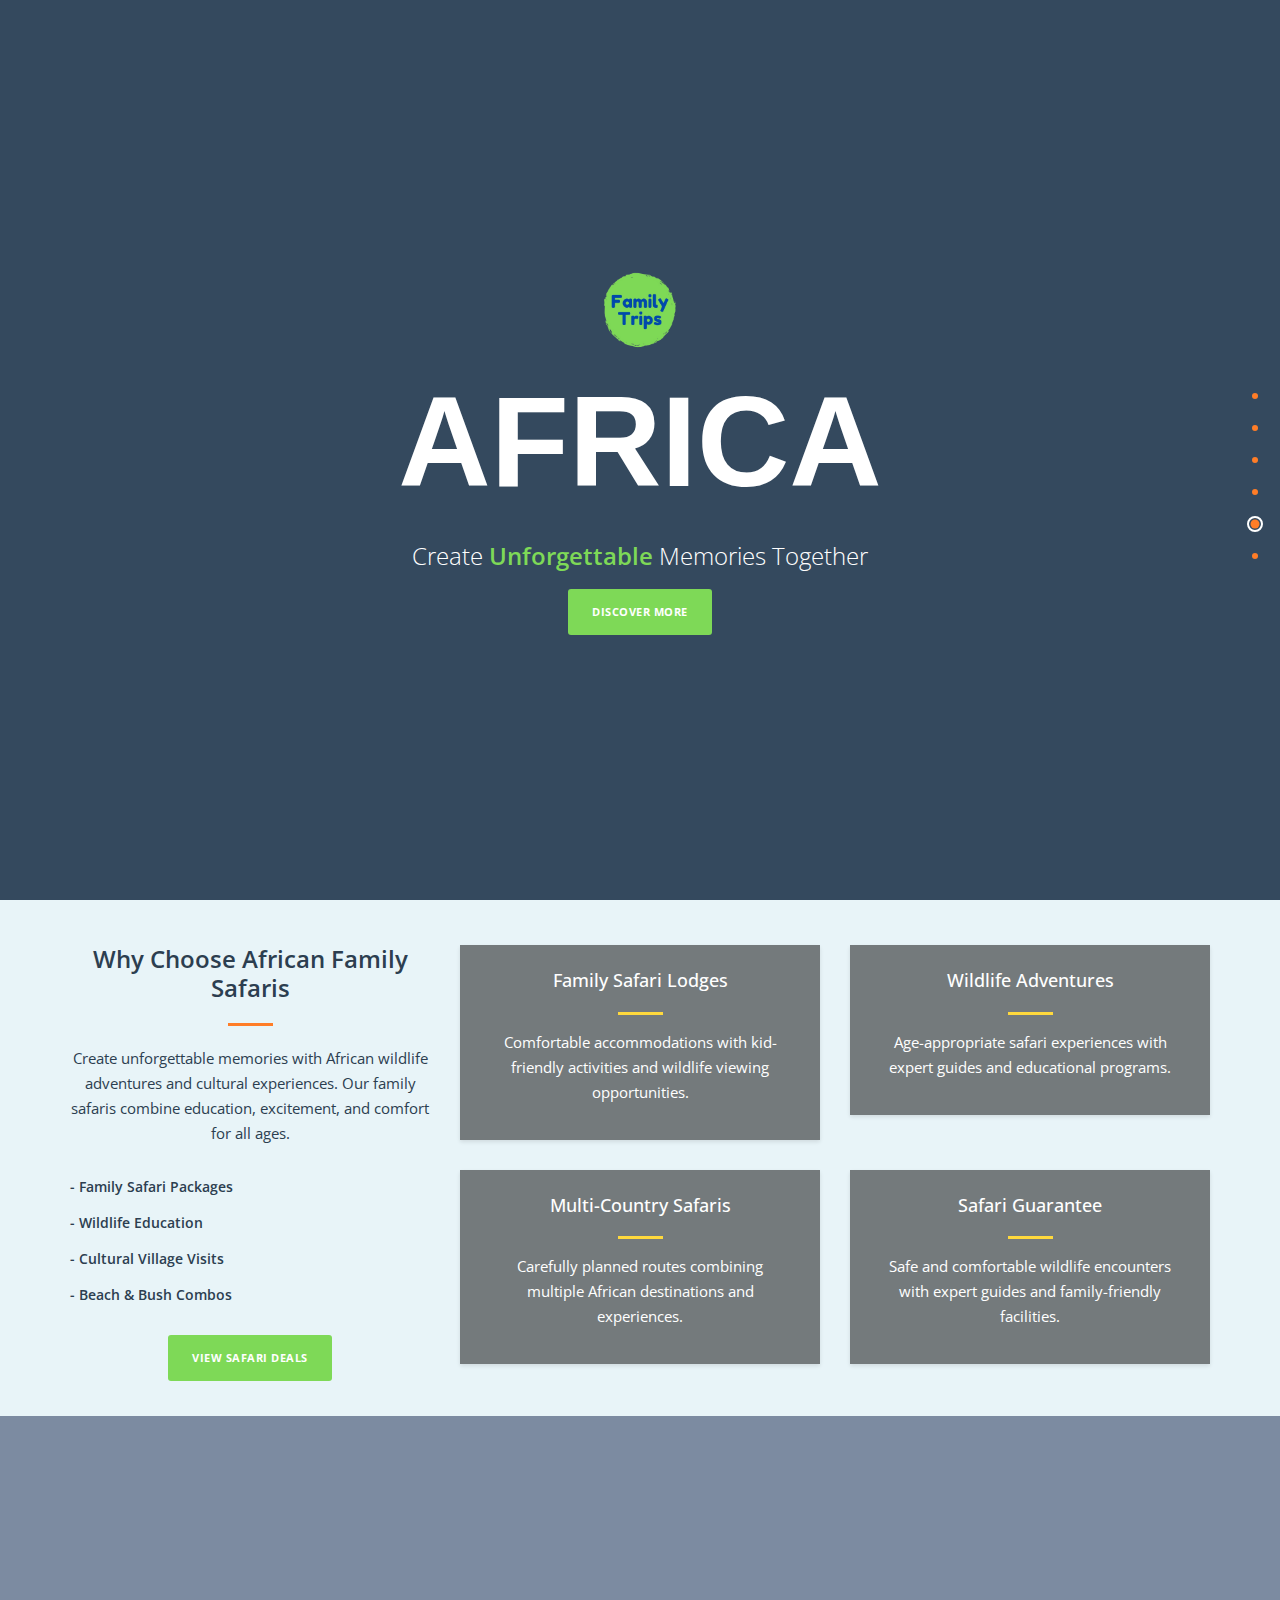
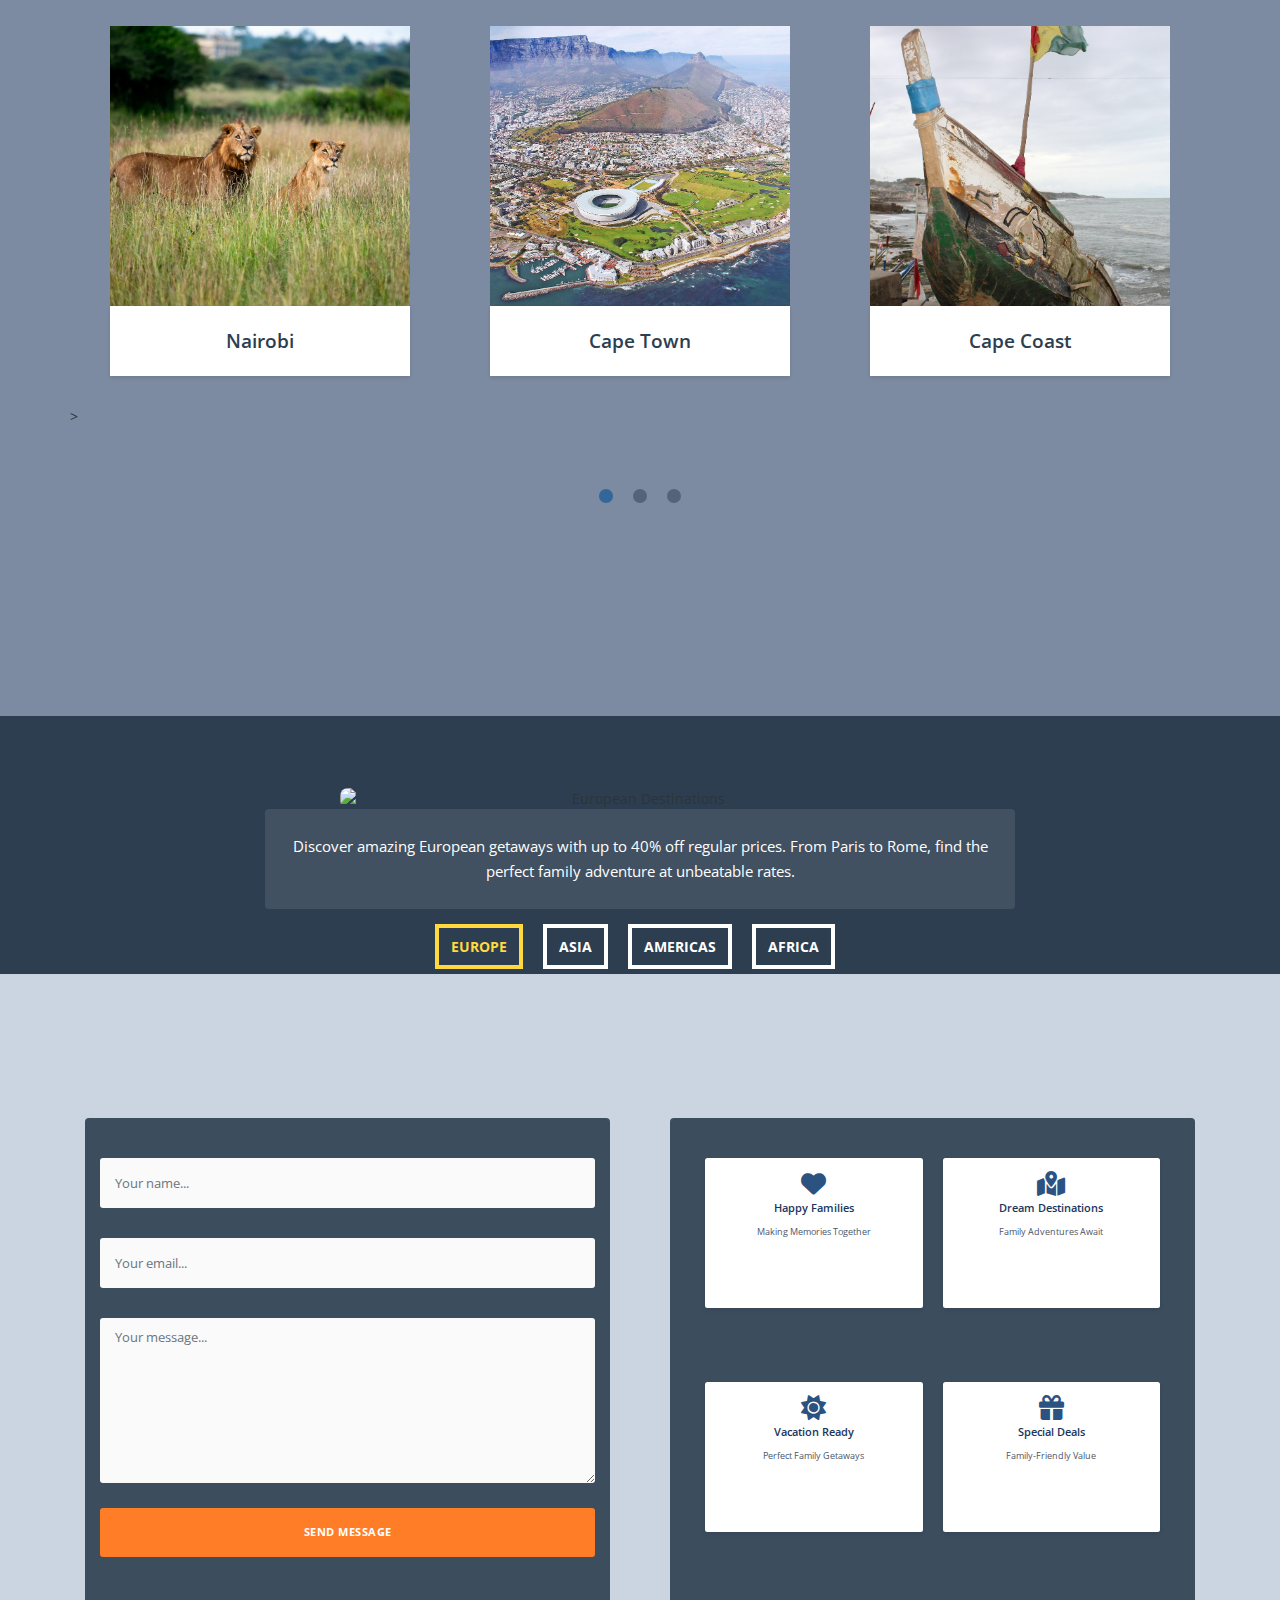
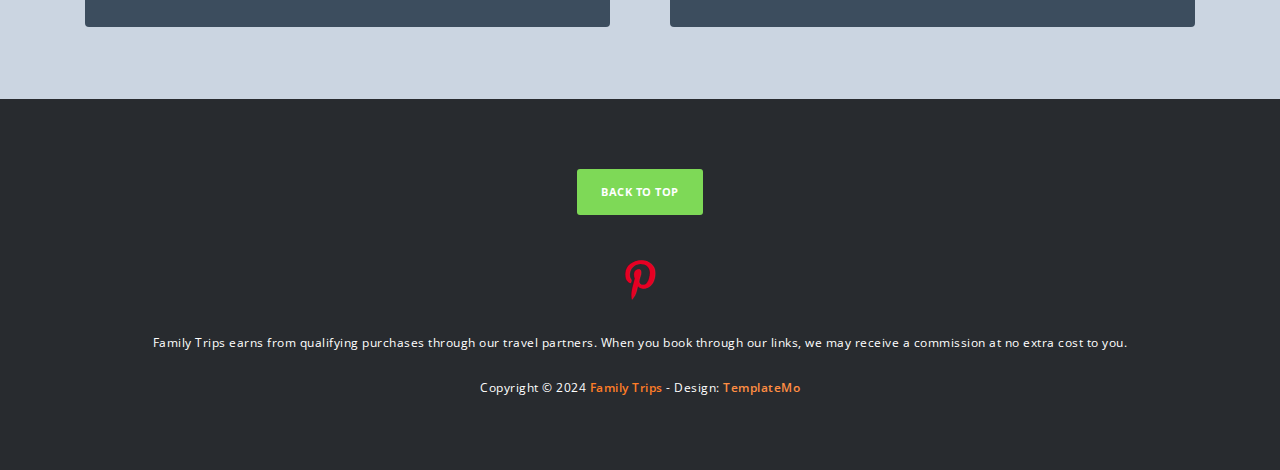
==== commit eb459f50: "Add files via upload" ====
--- a/africa.html
+++ b/africa.html
@@ -8,38 +8,62 @@
     <meta name="viewport" content="width=device-width, initial-scale=1" />
 
     <!-- Favicon Configuration -->
-    <link rel="icon" type="image/png" sizes="32x32" href="/my-favicon/favicon-32x32.png" />
-    <link rel="icon" type="image/png" sizes="16x16" href="/my-favicon/favicon-16x16.png" />
-    <link rel="icon" type="image/png" sizes="96x96" href="/my-favicon/favicon-96x96.png" />
+    <link
+      rel="icon"
+      type="image/png"
+      sizes="32x32"
+      href="/my-favicon/favicon-32x32.png"
+    />
+    <link
+      rel="icon"
+      type="image/png"
+      sizes="16x16"
+      href="/my-favicon/favicon-16x16.png"
+    />
+    <link
+      rel="icon"
+      type="image/png"
+      sizes="96x96"
+      href="/my-favicon/favicon-96x96.png"
+    />
     <link rel="icon" type="image/svg+xml" href="/my-favicon/favicon.svg" />
     <link rel="shortcut icon" href="/my-favicon/favicon.ico" />
-    <link rel="apple-touch-icon" sizes="180x180" href="/my-favicon/apple-touch-icon.png" />
+    <link
+      rel="apple-touch-icon"
+      sizes="180x180"
+      href="/my-favicon/apple-touch-icon.png"
+    />
     <link rel="manifest" href="/my-favicon/site.webmanifest" />
 
     <link rel="apple-touch-icon" href="apple-touch-icon.png" />
-    
-<!-- CSS Files -->
-<link rel="stylesheet" href="css/bootstrap.min.css" />
-<link rel="stylesheet" href="css/fontAwesome.css" />
-<link rel="stylesheet" href="css/hero-slider.css" />
-<link rel="stylesheet" href="css/owl-carousel.css" />
-<link rel="stylesheet" href="https://cdnjs.cloudflare.com/ajax/libs/OwlCarousel2/2.3.4/assets/owl.carousel.min.css">
-<link rel="stylesheet" href="https://cdnjs.cloudflare.com/ajax/libs/lightbox2/2.11.3/css/lightbox.min.css">
-<link rel="stylesheet" href="css/templatemo-main.css" />
-
-<link href="https://fonts.googleapis.com/css?family=Open+Sans:300,400,600,700,800" rel="stylesheet" />
-<link rel="stylesheet" href="https://cdnjs.cloudflare.com/ajax/libs/font-awesome/6.0.0/css/all.min.css" />
-
-
-
-<!-- Scripts -->
-<script src="js/vendor/jquery.min.js"></script>
-<script src="js/vendor/bootstrap.min.js"></script>
-<script src="js/vendor/modernizr-2.8.3-respond-1.4.2.min.js"></script>
-<script src="https://cdnjs.cloudflare.com/ajax/libs/OwlCarousel2/2.3.4/owl.carousel.min.js"></script>
-<script src="js/main.js"></script>
-
-</head>
+
+    <!-- CSS Files -->
+    <link rel="stylesheet" href="css/bootstrap.min.css" />
+    <link rel="stylesheet" href="css/fontAwesome.css" />
+    <link rel="stylesheet" href="css/hero-slider.css" />
+    <link rel="stylesheet" href="css/templatemo-main.css" />
+    <link rel="stylesheet" href="css/owl-carousel.css" />
+    <link
+      rel="stylesheet"
+      href="https://cdnjs.cloudflare.com/ajax/libs/OwlCarousel2/2.3.4/assets/owl.carousel.min.css"
+    />
+
+    <link
+      href="https://fonts.googleapis.com/css?family=Open+Sans:300,400,600,700,800"
+      rel="stylesheet"
+    />
+    <link
+      rel="stylesheet"
+      href="https://cdnjs.cloudflare.com/ajax/libs/font-awesome/6.0.0/css/all.min.css"
+    />
+
+    <!-- Scripts -->
+    <script src="js/vendor/jquery.min.js"></script>
+    <script src="js/vendor/bootstrap.min.js"></script>
+    <script src="js/vendor/modernizr-2.8.3-respond-1.4.2.min.js"></script>
+    <script src="https://cdnjs.cloudflare.com/ajax/libs/OwlCarousel2/2.3.4/owl.carousel.min.js"></script>
+    <script src="js/main.js"></script>
+  </head>
 
   <!--
 Vanilla Template
@@ -304,10 +328,7 @@
                   </p>
                 </div>
                 <div id="tab3">
-                  <img
-                    src="img2/Asia-collage.png"
-                    alt="Asian Destinations"
-                  />
+                  <img src="img2/Asia-collage.png" alt="Asian Destinations" />
                   <p>
                     Explore the wonders of Asia with special family packages.
                     From Thailand's beaches to Japan's culture, find incredible
@@ -486,50 +507,57 @@
       </div>
     </footer>
 
-<!-- Scripts in correct order -->
-<script src="js/vendor/jquery-1.11.2.min.js"></script>
-<script src="js/vendor/bootstrap.min.js"></script>
-<script src="js/vendor/jquery/modernizr-2.8.3-respond-1.4.2.min.js"></script>
-<script src="https://cdnjs.cloudflare.com/ajax/libs/OwlCarousel2/2.3.4/owl.carousel.min.js"></script>
-<script src="js/plugins.js"></script>
-<script src="js/main.js"></script>
-
-
-
-
-
-
-
-<script>
-function openCity(cityName) {
-    var i;
-    var x = document.getElementsByClassName("city");
-    for (i = 0; i < x.length; i++) {
-        x[i].style.display = "none";
-    }
-    document.getElementById(cityName).style.display = "block";
-}
-</script>
-
-<script>
-$(document).ready(function () {
-    $(".fixed-side-navbar a, .primary-button a").on("click", function (event) {
-        if (this.hash !== "") {
-            event.preventDefault();
-            var hash = this.hash;
-            $("html, body").animate(
+    <script src="https://ajax.googleapis.com/ajax/libs/jquery/1.11.2/jquery.min.js"></script>
+    <script>
+      window.jQuery ||
+        document.write(
+          '<script src="js/vendor/jquery-1.11.2.min.js"><\/script>'
+        );
+    </script>
+    <script src="js/vendor/bootstrap.min.js"></script>
+    <script src="js/plugins.js"></script>
+    <script src="js/main.js"></script>
+    <script>
+      function openCity(cityName) {
+        var i;
+        var x = document.getElementsByClassName("city");
+        for (i = 0; i < x.length; i++) {
+          x[i].style.display = "none";
+        }
+        document.getElementById(cityName).style.display = "block";
+      }
+    </script>
+
+    <script>
+      $(document).ready(function () {
+        // Add smooth scrolling to all links
+        $(".fixed-side-navbar a, .primary-button a").on(
+          "click",
+          function (event) {
+            // Make sure this.hash has a value before overriding default behavior
+            if (this.hash !== "") {
+              // Prevent default anchor click behavior
+              event.preventDefault();
+
+              // Store hash
+              var hash = this.hash;
+
+              // Using jQuery's animate() method to add smooth page scroll
+              // The optional number (800) specifies the number of milliseconds it takes to scroll to the specified area
+              $("html, body").animate(
                 {
-                    scrollTop: $(hash).offset().top,
+                  scrollTop: $(hash).offset().top,
                 },
                 800,
                 function () {
-                    window.location.hash = hash;
+                  // Add hash (#) to URL when done scrolling (default click behavior)
+                  window.location.hash = hash;
                 }
-            );
-        }
-    });
-});
-</script>
-
+              );
+            } // End if
+          }
+        );
+      });
+    </script>
   </body>
 </html>
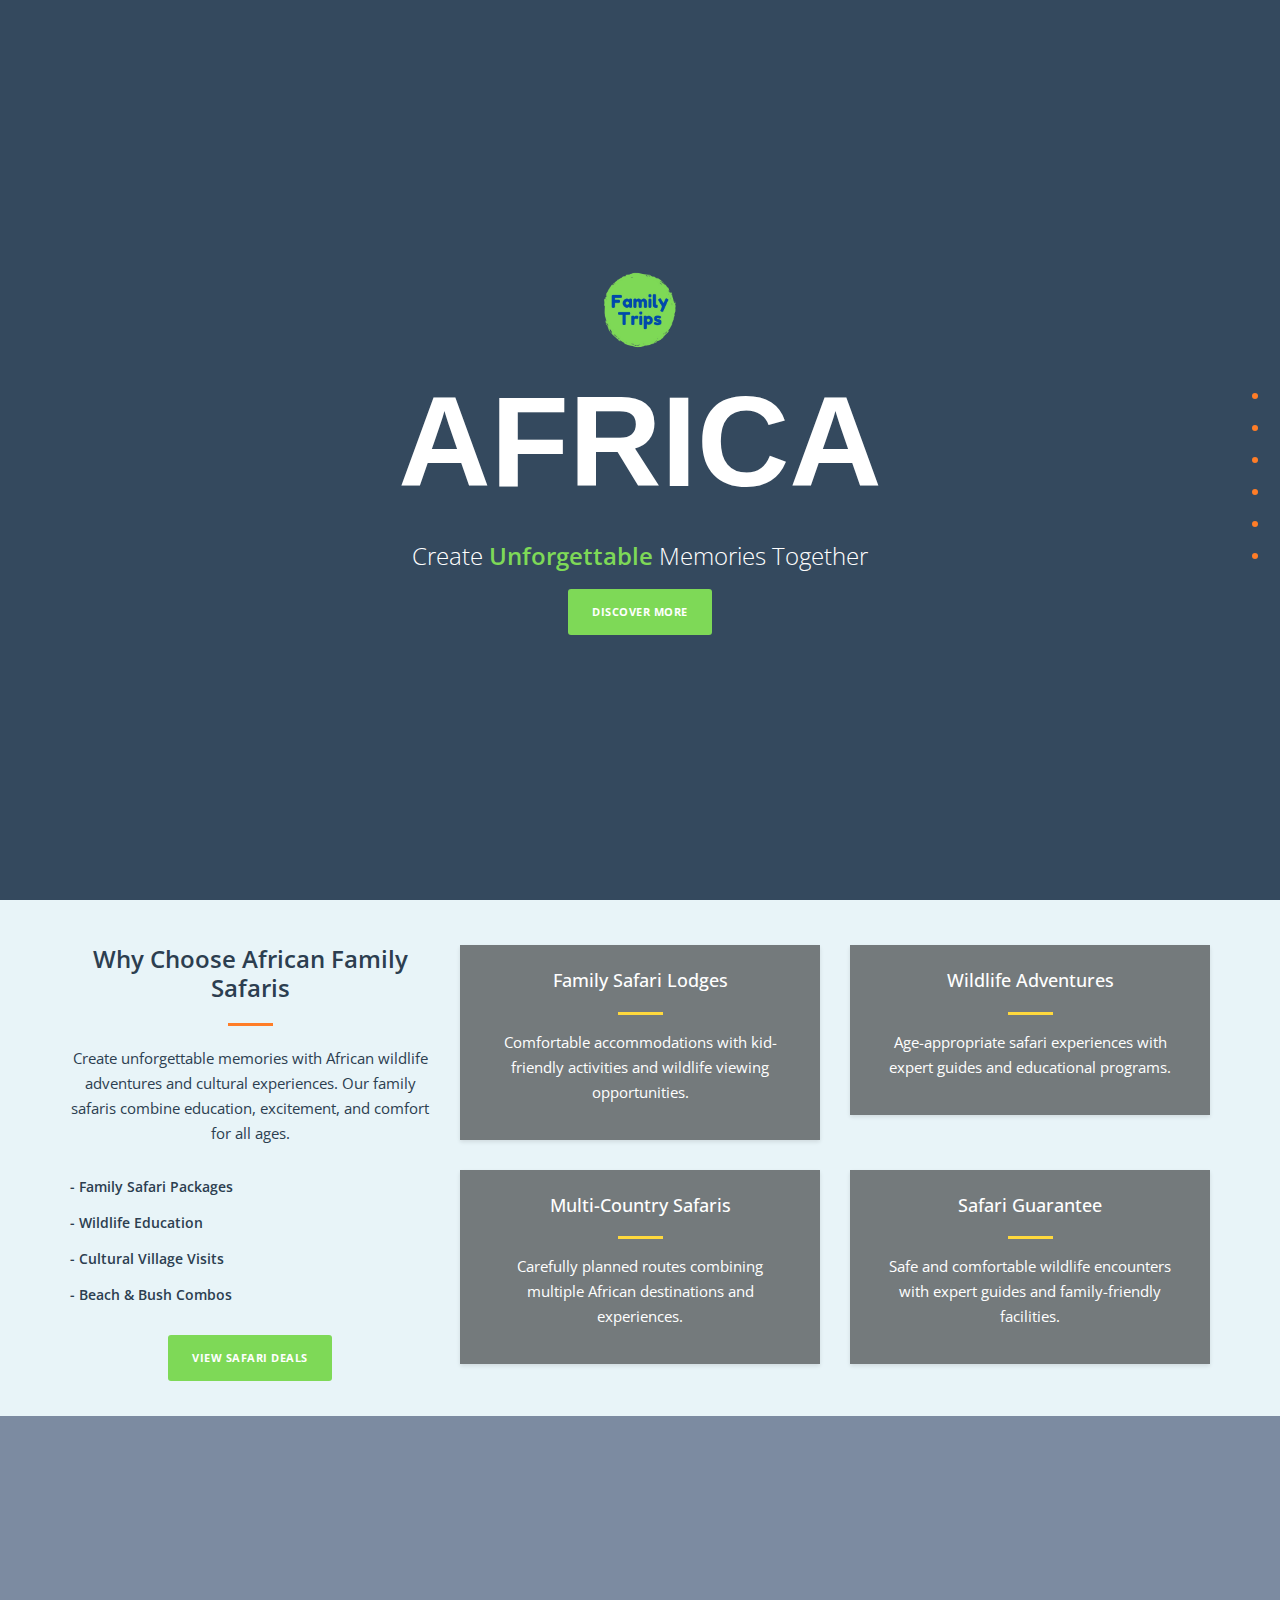
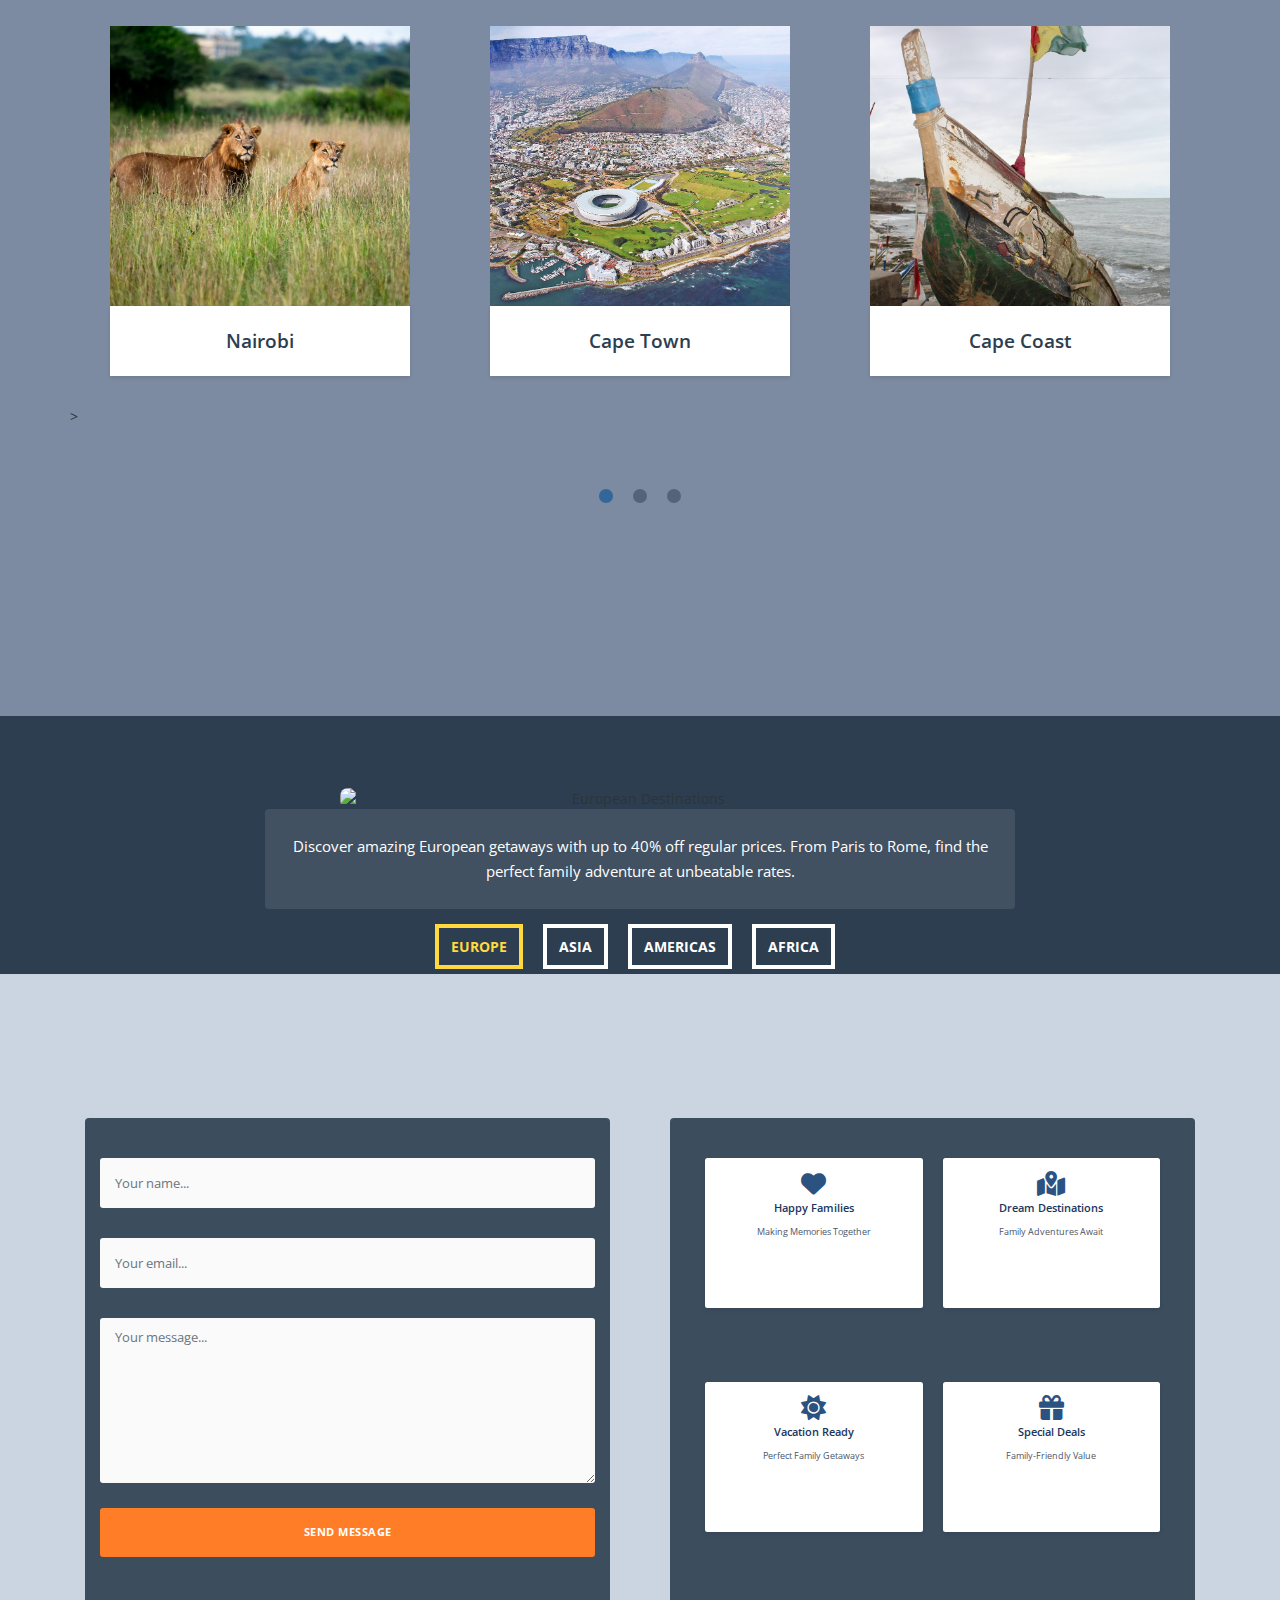
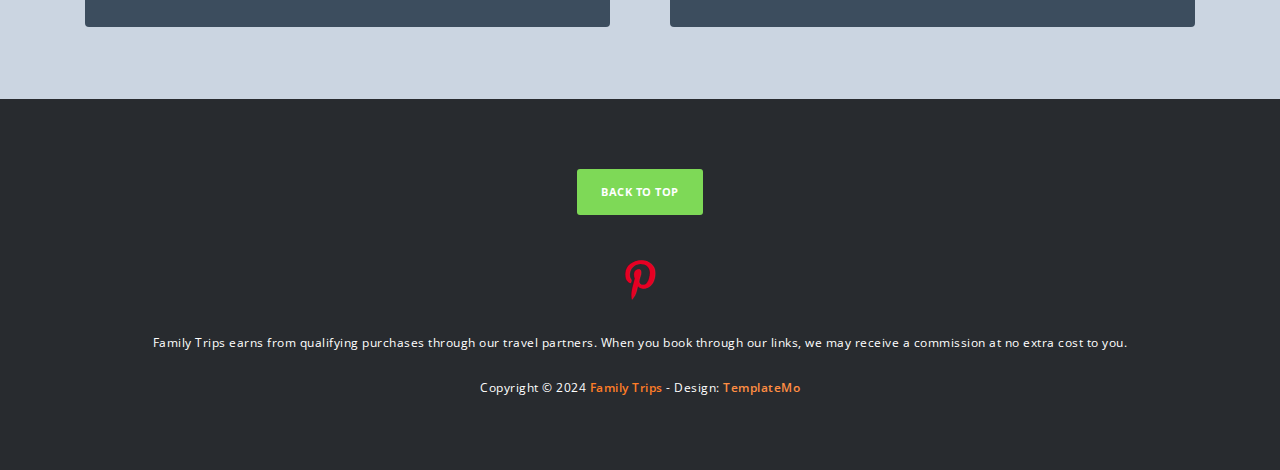
==== commit 9babdabb: "Update africa.html" ====
--- a/africa.html
+++ b/africa.html
@@ -7,6 +7,14 @@
     <meta name="description" content="" />
     <meta name="viewport" content="width=device-width, initial-scale=1" />
 
+    <!-- Google Tag Manager -->
+<script>(function(w,d,s,l,i){w[l]=w[l]||[];w[l].push({'gtm.start':
+new Date().getTime(),event:'gtm.js'});var f=d.getElementsByTagName(s)[0],
+j=d.createElement(s),dl=l!='dataLayer'?'&l='+l:'';j.async=true;j.src=
+'https://www.googletagmanager.com/gtm.js?id='+i+dl;f.parentNode.insertBefore(j,f);
+})(window,document,'script','dataLayer','GTM-TDKBJ5RJ');</script>
+<!-- End Google Tag Manager -->
+
     <!-- Favicon Configuration -->
     <link
       rel="icon"
@@ -70,28 +78,36 @@
 https://templatemo.com/tm-526-vanilla
 -->
   <body>
+
+    <!-- Google Tag Manager (noscript) -->
+<noscript><iframe src="https://www.googletagmanager.com/ns.html?id=GTM-TDKBJ5RJ"
+height="0" width="0" style="display:none;visibility:hidden"></iframe></noscript>
+<!-- End Google Tag Manager (noscript) -->
+
+    
     <div class="fixed-side-navbar">
       <ul class="nav flex-column">
         <li class="nav-item">
-          <a class="nav-link" href="index.html"><span>Home</span></a>
+          <a class="nav-link" href="index.html#deals"><span>Home</span></a>
         </li>
         <li class="nav-item">
-          <a class="nav-link" href="europe.html"><span>Europe</span></a>
+          <a class="nav-link" href="europe.html#deals"><span>Europe</span></a>
         </li>
         <li class="nav-item">
-          <a class="nav-link" href="asia.html"><span>Asia</span></a>
+          <a class="nav-link" href="asia.html#deals"><span>Asia</span></a>
         </li>
         <li class="nav-item">
-          <a class="nav-link" href="americas.html"><span>Americas</span></a>
+          <a class="nav-link" href="americas.html#deals"><span>Americas</span></a>
         </li>
         <li class="nav-item">
-          <a class="nav-link" href="africa.html"><span>Africa</span></a>
+          <a class="nav-link" href="africa.html#deals"><span>Africa</span></a>
         </li>
         <li class="nav-item">
-          <a class="nav-link" href="essentials.html"><span>Essentials</span></a>
+          <a class="nav-link" href="essentials.html#deals"><span>Essentials</span></a>
         </li>
       </ul>
-    </div>
+</div>
+
 
     <div class="parallax-content baner-content" id="home">
       <div class="container">
--- a/css/templatemo-main.css
+++ b/css/templatemo-main.css
@@ -127,6 +127,7 @@
   animation-name: fadeInRight;
 }
 
+
 .primary-button a {
   display: inline-block;
   background-color: #7ed957;
